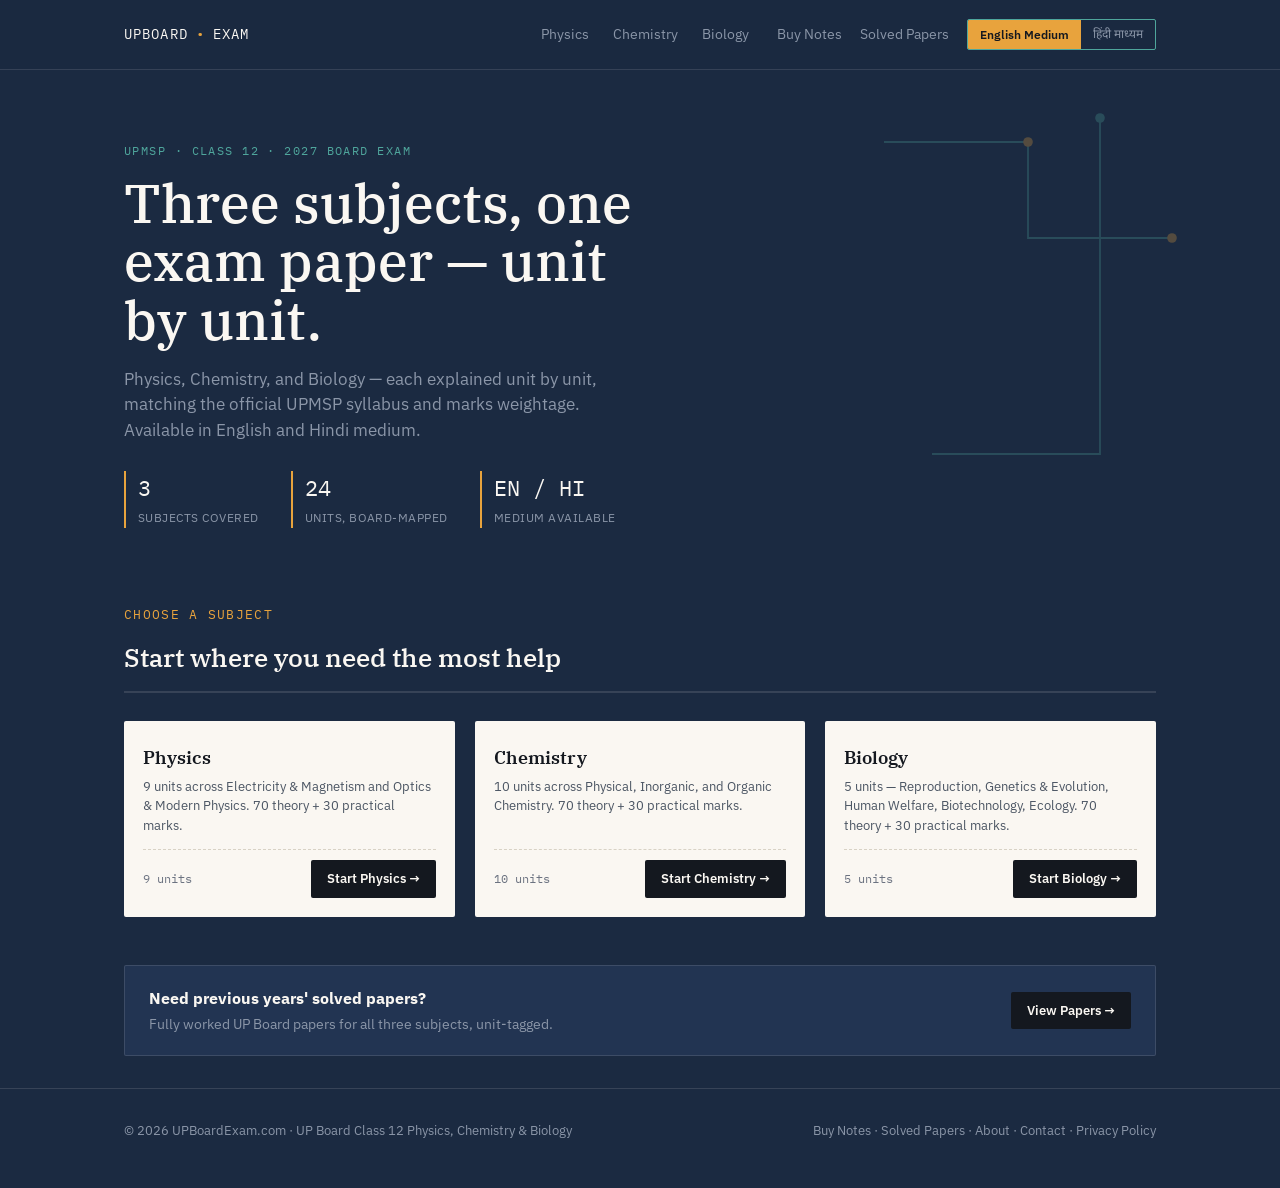
==== index.html @ 1442417d "Add files via upload" ====
<!DOCTYPE html>
<html lang="en">
<head>
<meta charset="UTF-8">
<meta name="viewport" content="width=device-width, initial-scale=1.0">
<title>UPBoardExam.com — UP Board Class 12 Physics, Chemistry & Biology</title>
<meta name="description" content="UP Board Class 12 Physics, Chemistry, and Biology explained unit by unit in English and Hindi medium, matching the official UPMSP syllabus and marks weightage.">
<link rel="preconnect" href="https://fonts.googleapis.com">
<link href="https://fonts.googleapis.com/css2?family=IBM+Plex+Serif:ital,wght@0,500;0,600;1,500&family=IBM+Plex+Sans:wght@400;500;600&family=IBM+Plex+Mono:wght@400;500&family=Noto+Sans+Devanagari:wght@400;500&display=swap" rel="stylesheet">
<link rel="stylesheet" href="assets/style.css">

<!--
<script async src="https://pagead2.googlesyndication.com/pagead/js/adsbygoogle.js?client=ca-pub-XXXXXXXXXXXXXXXX" crossorigin="anonymous"></script>
-->
</head>
<body data-lang="en">

<div class="topbar">
  <div class="wrap">
    <a href="index.html" class="brand">UPBoard<span class="dot">•</span>Exam</a>
    <nav class="nav-links">
      <div class="subject-links">
        <a href="physics.html" class="i18n" data-en="Physics" data-hi="भौतिकी">Physics</a>
        <a href="chemistry.html" class="i18n" data-en="Chemistry" data-hi="रसायन विज्ञान">Chemistry</a>
        <a href="biology.html" class="i18n" data-en="Biology" data-hi="जीव विज्ञान">Biology</a>
      </div>
      <a href="notes.html" class="i18n" data-en="Buy Notes" data-hi="नोट्स खरीदें">Buy Notes</a>
      <a href="papers.html" class="i18n" data-en="Solved Papers" data-hi="हल प्रश्नपत्र">Solved Papers</a>
      <div class="lang-toggle">
        <button data-lang="en" onclick="setLang('en')">English Medium</button>
        <button data-lang="hi" onclick="setLang('hi')">हिंदी माध्यम</button>
      </div>
    </nav>
  </div>
</div>

<header class="hero">
  <svg class="circuit-bg" viewBox="0 0 400 400" xmlns="http://www.w3.org/2000/svg">
    <g stroke="#4FA69C" stroke-width="1.5" fill="none" opacity="0.8">
      <path d="M20 60 H140 V140 H260"/>
      <path d="M60 320 H200 V40"/>
      <circle cx="140" cy="60" r="4" fill="#E8A33D" stroke="none"/>
      <circle cx="260" cy="140" r="4" fill="#E8A33D" stroke="none"/>
      <circle cx="200" cy="40" r="4" fill="#4FA69C" stroke="none"/>
    </g>
  </svg>
  <div class="wrap">
    <p class="hero-eyebrow">UPMSP · Class 12 · 2027 Board Exam</p>
    <h1><span class="i18n" data-en="Three subjects, one exam paper — unit by unit." data-hi="तीन विषय, एक प्रश्नपत्र — यूनिट-दर-यूनिट।">Three subjects, one exam paper — unit by unit.</span></h1>
    <p class="lead i18n" data-en="Physics, Chemistry, and Biology — each explained unit by unit, matching the official UPMSP syllabus and marks weightage. Available in English and Hindi medium." data-hi="भौतिकी, रसायन विज्ञान तथा जीव विज्ञान — प्रत्येक विषय यूनिट-दर-यूनिट, आधिकारिक यूपीएमएसपी पाठ्यक्रम एवं वेटेज के अनुसार। इंग्लिश और हिंदी मीडियम दोनों में उपलब्ध।">Physics, Chemistry, and Biology — each explained unit by unit, matching the official UPMSP syllabus and marks weightage. Available in English and Hindi medium.</p>
    <div class="hero-stats">
      <div><span class="num">3</span><span class="label i18n" data-en="Subjects covered" data-hi="विषय कवर किए गए">Subjects covered</span></div>
      <div><span class="num">24</span><span class="label i18n" data-en="Units, board-mapped" data-hi="यूनिट, बोर्ड के अनुसार">Units, board-mapped</span></div>
      <div><span class="num">EN / HI</span><span class="label i18n" data-en="Medium available" data-hi="माध्यम उपलब्ध">Medium available</span></div>
    </div>
  </div>
</header>

<main class="wrap">

  <section class="paper-section" id="subjects" style="padding-top:8px;">
    <div class="section-head">
      <div>
        <p class="label i18n" data-en="Choose a subject" data-hi="विषय चुनें">Choose a subject</p>
        <h2 class="i18n" data-en="Start where you need the most help" data-hi="वहीं से शुरू करें जहाँ सबसे ज्यादा मदद चाहिए">Start where you need the most help</h2>
      </div>
    </div>

    <div class="unit-grid">

      <article class="unit-card">
        <div class="body" style="padding-top:22px;">
          <h3 class="i18n" data-en="Physics" data-hi="भौतिकी">Physics</h3>
          <p class="topics i18n" data-en="9 units across Electricity &amp; Magnetism and Optics &amp; Modern Physics. 70 theory + 30 practical marks." data-hi="विद्युत तथा चुंबकत्व और प्रकाशिकी तथा आधुनिक भौतिकी में 9 यूनिट। 70 थ्योरी + 30 प्रैक्टिकल अंक।">9 units across Electricity &amp; Magnetism and Optics &amp; Modern Physics. 70 theory + 30 practical marks.</p>
          <div class="meta">
            <span class="i18n" data-en="9 units" data-hi="9 यूनिट">9 units</span>
            <a class="buy-btn" href="physics.html" style="text-decoration:none;">
              <span class="i18n" data-en="Start Physics →" data-hi="भौतिकी शुरू करें →">Start Physics →</span>
            </a>
          </div>
        </div>
      </article>

      <article class="unit-card">
        <div class="body" style="padding-top:22px;">
          <h3 class="i18n" data-en="Chemistry" data-hi="रसायन विज्ञान">Chemistry</h3>
          <p class="topics i18n" data-en="10 units across Physical, Inorganic, and Organic Chemistry. 70 theory + 30 practical marks." data-hi="भौतिक, अकार्बनिक तथा कार्बनिक रसायन में 10 यूनिट। 70 थ्योरी + 30 प्रैक्टिकल अंक।">10 units across Physical, Inorganic, and Organic Chemistry. 70 theory + 30 practical marks.</p>
          <div class="meta">
            <span class="i18n" data-en="10 units" data-hi="10 यूनिट">10 units</span>
            <a class="buy-btn" href="chemistry.html" style="text-decoration:none;">
              <span class="i18n" data-en="Start Chemistry →" data-hi="रसायन विज्ञान शुरू करें →">Start Chemistry →</span>
            </a>
          </div>
        </div>
      </article>

      <article class="unit-card">
        <div class="body" style="padding-top:22px;">
          <h3 class="i18n" data-en="Biology" data-hi="जीव विज्ञान">Biology</h3>
          <p class="topics i18n" data-en="5 units — Reproduction, Genetics &amp; Evolution, Human Welfare, Biotechnology, Ecology. 70 theory + 30 practical marks." data-hi="5 यूनिट — जनन, आनुवंशिकी तथा विकास, मानव कल्याण, जैव प्रौद्योगिकी, पारिस्थितिकी। 70 थ्योरी + 30 प्रैक्टिकल अंक।">5 units — Reproduction, Genetics &amp; Evolution, Human Welfare, Biotechnology, Ecology. 70 theory + 30 practical marks.</p>
          <div class="meta">
            <span class="i18n" data-en="5 units" data-hi="5 यूनिट">5 units</span>
            <a class="buy-btn" href="biology.html" style="text-decoration:none;">
              <span class="i18n" data-en="Start Biology →" data-hi="जीव विज्ञान शुरू करें →">Start Biology →</span>
            </a>
          </div>
        </div>
      </article>

    </div>
  </section>

 

  <div class="bundle-banner">
    <div>
      <strong class="i18n" data-en="Need previous years' solved papers?" data-hi="पिछले वर्षों के हल प्रश्नपत्र चाहिए?">Need previous years' solved papers?</strong>
      <p class="i18n" data-en="Fully worked UP Board papers for all three subjects, unit-tagged." data-hi="तीनों विषयों के लिए पूरी तरह हल किए गए यूपी बोर्ड प्रश्नपत्र, यूनिट के अनुसार टैग किए गए।" style="margin:4px 0 0; color: var(--muted); font-size: 14px;">Fully worked UP Board papers for all three subjects, unit-tagged.</p>
    </div>
    <a class="buy-btn" href="papers.html">
      <span class="i18n" data-en="View Papers →" data-hi="प्रश्नपत्र देखें →">View Papers →</span>
    </a>
  </div>

</main>

<footer>
  <div class="wrap">
    <span>© 2026 UPBoardExam.com · UP Board Class 12 Physics, Chemistry &amp; Biology</span>
    <span><a href="notes.html" class="i18n" data-en="Buy Notes" data-hi="नोट्स खरीदें">Buy Notes</a> · <a href="papers.html" class="i18n" data-en="Solved Papers" data-hi="हल प्रश्नपत्र">Solved Papers</a> · <a href="about.html">About</a> · <a href="contact.html">Contact</a> · <a href="privacy-policy.html">Privacy Policy</a></span>
  </div>
</footer>

<script>
function setLang(lang) {
  document.body.setAttribute('data-lang', lang);
  document.querySelectorAll('.i18n').forEach(function(el) {
    var text = el.dataset[lang];
    if (text) el.innerHTML = text;
  });
  document.querySelectorAll('.lang-toggle button').forEach(function(b) {
    b.classList.toggle('active', b.dataset.lang === lang);
  });
  try { localStorage.setItem('site-lang', lang); } catch (e) {}
}
(function() {
  var savedLang = 'en';
  try { savedLang = localStorage.getItem('site-lang') || 'en'; } catch (e) {}
  setLang(savedLang);
})();
</script>

</body>
</html>
---- assets/style.css ----
/* ============================================================
   UP Board Physics — token system
   ink:      #14181F  (primary bg, text on paper)
   navy:     #1B2A41  (section bg)
   paper:    #FAF7F2  (card bg)
   marigold: #E8A33D  (accent — chalk/marigold)
   teal:     #4FA69C  (secondary accent — circuit line)
   muted:    #8B96A8  (captions on navy)
   ============================================================ */

:root {
  --ink: #14181F;
  --navy: #1B2A41;
  --navy-2: #223452;
  --paper: #FAF7F2;
  --marigold: #E8A33D;
  --teal: #4FA69C;
  --muted: #8B96A8;
  --border: rgba(250, 247, 242, 0.12);
  --radius: 2px;
  --font-display: 'IBM Plex Serif', Georgia, serif;
  --font-body: 'IBM Plex Sans', 'Noto Sans Devanagari', system-ui, sans-serif;
  --font-mono: 'IBM Plex Mono', ui-monospace, monospace;
}

* { box-sizing: border-box; }

html { scroll-behavior: smooth; }

body {
  margin: 0;
  background: var(--navy);
  color: var(--paper);
  font-family: var(--font-body);
  line-height: 1.5;
  -webkit-font-smoothing: antialiased;
}

a { color: inherit; }

img { max-width: 100%; display: block; }

/* ---------- layout shell ---------- */
.wrap {
  max-width: 1080px;
  margin: 0 auto;
  padding: 0 24px;
}

/* ---------- top bar ---------- */
.topbar {
  border-bottom: 1px solid var(--border);
  padding: 18px 0;
  position: sticky;
  top: 0;
  background: rgba(27, 42, 65, 0.92);
  backdrop-filter: blur(6px);
  z-index: 10;
}
.topbar .wrap { display: flex; align-items: center; justify-content: space-between; flex-wrap: wrap; gap: 12px; }
.brand {
  font-family: var(--font-mono);
  font-size: 14px;
  letter-spacing: 0.08em;
  text-transform: uppercase;
  text-decoration: none;
  color: var(--paper);
  display: flex;
  align-items: baseline;
  gap: 8px;
}
.brand .dot { color: var(--marigold); }
.nav-links { display: flex; gap: 18px; font-size: 14px; align-items: center; flex-wrap: wrap; }
.nav-links a { text-decoration: none; color: var(--muted); transition: color .15s; }
.nav-links a:hover, .nav-links a.active { color: var(--paper); }

/* language toggle (site UI text) — now labeled English Medium / हिंदी माध्यम */
.lang-toggle {
  display: flex;
  border: 1px solid var(--teal);
  border-radius: var(--radius);
  overflow: hidden;
  font-family: var(--font-body);
  font-size: 12px;
}
.lang-toggle button {
  background: transparent;
  border: none;
  color: var(--muted);
  padding: 6px 12px;
  cursor: pointer;
  font-family: inherit;
  white-space: nowrap;
  font-size: inherit;
}
.lang-toggle button.active { background: var(--marigold); color: var(--ink); font-weight: 600; }

/* subject switcher */
.subject-links { display: flex; gap: 4px; font-size: 14px; }
.subject-links a {
  text-decoration: none;
  color: var(--muted);
  padding: 6px 10px;
  border-radius: var(--radius);
}
.subject-links a:hover { color: var(--paper); }
.subject-links a.active { color: var(--ink); background: var(--marigold); font-weight: 600; }

/* show/hide video by selected language */
body[data-lang="en"] [data-video-lang="hi"] { display: none; }
body[data-lang="hi"] [data-video-lang="en"] { display: none; }

/* ---------- hero ---------- */
.hero {
  padding: 72px 0 56px;
  position: relative;
  overflow: hidden;
}
.hero-eyebrow {
  font-family: var(--font-mono);
  font-size: 12px;
  letter-spacing: 0.12em;
  text-transform: uppercase;
  color: var(--teal);
  margin: 0 0 14px;
}
.hero h1 {
  font-family: var(--font-display);
  font-weight: 500;
  font-size: clamp(32px, 5vw, 54px);
  line-height: 1.08;
  margin: 0 0 18px;
  max-width: 17ch;
}
.hero h1 em { font-style: italic; color: var(--marigold); }
.hero p.lead {
  font-size: 17px;
  color: var(--muted);
  max-width: 52ch;
  margin: 0 0 28px;
}
.hero-stats {
  display: flex;
  gap: 32px;
  flex-wrap: wrap;
  margin-top: 8px;
}
.hero-stats div { border-left: 2px solid var(--marigold); padding-left: 12px; }
.hero-stats .num { font-family: var(--font-mono); font-size: 22px; color: var(--paper); display: block; }
.hero-stats .label { font-size: 12px; color: var(--muted); text-transform: uppercase; letter-spacing: .04em; }

/* circuit line SVG sits behind hero text */
.circuit-bg {
  position: absolute;
  right: -60px;
  top: 0;
  width: 480px;
  max-width: 60%;
  opacity: 0.35;
  pointer-events: none;
}

/* ---------- section headers (exam-paper style) ---------- */
.paper-section { padding: 8px 0 48px; }
.section-head {
  display: flex;
  align-items: baseline;
  justify-content: space-between;
  border-bottom: 2px solid var(--border);
  padding-bottom: 14px;
  margin-bottom: 28px;
  flex-wrap: wrap;
  gap: 8px;
}
.section-head .label {
  font-family: var(--font-mono);
  font-size: 13px;
  letter-spacing: 0.1em;
  text-transform: uppercase;
  color: var(--marigold);
}
.section-head h2 {
  font-family: var(--font-display);
  font-size: 26px;
  margin: 4px 0 0;
  font-weight: 500;
}
.section-head .marks {
  font-family: var(--font-mono);
  font-size: 13px;
  color: var(--muted);
  border: 1px solid var(--border);
  padding: 4px 10px;
  border-radius: var(--radius);
  white-space: nowrap;
}

/* ---------- unit grid / cards ---------- */
.unit-grid {
  display: grid;
  grid-template-columns: repeat(auto-fill, minmax(280px, 1fr));
  gap: 20px;
  align-items: stretch; /* Makes all cards equal height */
}
.unit-card {
  background: var(--paper);
  color: var(--ink);
  border-radius: var(--radius);
  overflow: hidden;
  display: flex;
  flex-direction: column;
  position: relative;
  border: 1px solid transparent;
  transition: transform .18s ease, box-shadow .18s ease;
}
.unit-card:hover { transform: translateY(-3px); box-shadow: 0 12px 28px rgba(0,0,0,0.28); }
.unit-card .unit-index {
  position: absolute;
  top: 14px;
  left: 14px;
  font-family: var(--font-mono);
  font-size: 12px;
  background: var(--ink);
  color: var(--paper);
  padding: 3px 8px;
  border-radius: var(--radius);
  z-index: 2;
}
.unit-card .thumb {
  aspect-ratio: 16/9;
  background: #0e131a;
  position: relative;
}
.unit-card .thumb iframe {
  width: 100%;
  height: 100%;
  border: 0;
  display: block;
}
.unit-card .thumb .placeholder {
  position: absolute;
  inset: 0;
  display: flex;
  align-items: center;
  justify-content: center;
  color: var(--muted);
  font-family: var(--font-mono);
  font-size: 12px;
  text-align: center;
  padding: 12px;
}
.unit-card .body { padding: 16px 18px 18px; flex: 1; display: flex; flex-direction: column; }
.unit-card h3 {
  font-family: var(--font-display);
  font-size: 18px;
  margin: 0 0 6px;
  font-weight: 600;
}
.unit-card .topics {
  font-size: 13px;
  color: #4b5563;
  margin: 0 0 14px;
  flex: 1;
  display: -webkit-box;
  -webkit-line-clamp: 4;
  -webkit-box-orient: vertical;
  overflow: hidden;
}
.unit-card .meta {
  display: flex;
  justify-content: space-between;
  align-items: center;
  font-family: var(--font-mono);
  font-size: 12px;
  color: #6b7280;
  border-top: 1px dashed #d8d2c5;
  padding-top: 10px;
}
.unit-card .meta .weight { color: var(--marigold); font-weight: 600; }
.unit-card.high-yield .weight::after { content: " · high-yield"; color: #b8811f; }

/* ---------- ad slot ---------- */
.ad-slot {
  border: 1px dashed var(--border);
  border-radius: var(--radius);
  padding: 18px;
  text-align: center;
  font-family: var(--font-mono);
  font-size: 12px;
  color: var(--muted);
  margin: 40px 0;
  min-height: 90px;
  display: flex;
  align-items: center;
  justify-content: center;
}

/* ---------- footer ---------- */
footer {
  border-top: 1px solid var(--border);
  padding: 32px 0 48px;
  font-size: 13px;
  color: var(--muted);
}
footer .wrap { display: flex; justify-content: space-between; flex-wrap: wrap; gap: 12px; }
footer a { text-decoration: none; }
footer a:hover { color: var(--paper); }

/* ---------- simple pages (about/privacy/contact) ---------- */
.doc { padding: 56px 0; max-width: 720px; margin: 0 auto; }
.doc h1 { font-family: var(--font-display); font-size: 34px; margin-bottom: 6px; }
.doc .updated { color: var(--muted); font-size: 13px; font-family: var(--font-mono); margin-bottom: 32px; }
.doc h2 { font-family: var(--font-display); font-size: 20px; margin-top: 32px; }
.doc p, .doc li { color: #cfd6e2; font-size: 15px; line-height: 1.7; }

/* ---------- papers (paid) page ---------- */
.paper-grid {
  display: grid;
  grid-template-columns: repeat(auto-fill, minmax(240px, 1fr));
  gap: 20px;
}
.paper-item {
  background: var(--paper);
  color: var(--ink);
  border-radius: var(--radius);
  padding: 22px 20px;
  display: flex;
  flex-direction: column;
  gap: 10px;
}
.paper-item .year {
  font-family: var(--font-mono);
  font-size: 13px;
  color: var(--teal);
}
.paper-item h3 { font-family: var(--font-display); font-size: 19px; margin: 0; }
.paper-item .desc { font-size: 13px; color: #4b5563; flex: 1; }
.paper-item .price-row {
  display: flex;
  align-items: center;
  justify-content: space-between;
  border-top: 1px dashed #d8d2c5;
  padding-top: 12px;
}
.paper-item .price { font-family: var(--font-mono); font-size: 16px; font-weight: 600; }
.buy-btn {
  background: var(--ink);
  color: var(--paper);
  border: none;
  padding: 9px 16px;
  border-radius: var(--radius);
  font-family: var(--font-body);
  font-size: 13px;
  font-weight: 600;
  cursor: pointer;
  text-decoration: none;
  display: inline-block;
}
.buy-btn:hover { background: var(--marigold); color: var(--ink); }
.bundle-banner {
  background: var(--navy-2);
  border: 1px solid var(--border);
  border-radius: var(--radius);
  padding: 20px 24px;
  display: flex;
  justify-content: space-between;
  align-items: center;
  flex-wrap: wrap;
  gap: 14px;
  margin-bottom: 32px;
}
.bundle-banner .price { font-family: var(--font-mono); font-size: 20px; color: var(--marigold); }

@media (max-width: 640px) {
  .nav-links { display: none; }
  .hero { padding: 48px 0 36px; }
  .circuit-bg { display: none; }
}
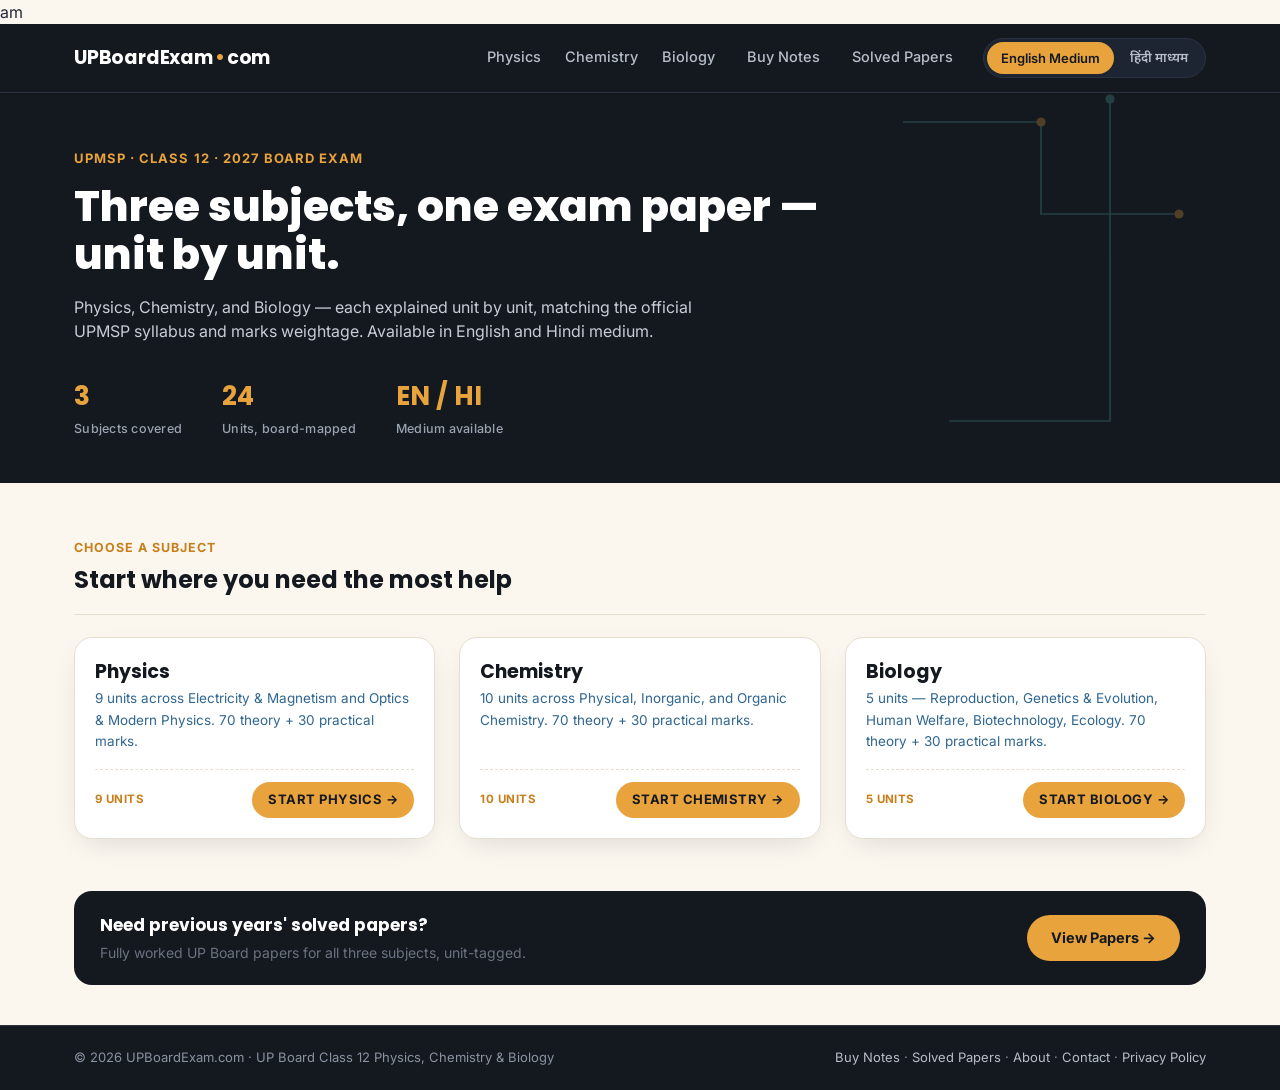
==== commit d3dd5c00: "Update index.html" ====
--- a/index.html
+++ b/index.html
@@ -1,4 +1,4 @@
-<!DOCTYPE html>
+am<!DOCTYPE html>
 <html lang="en">
 <head>
 <meta charset="UTF-8">
@@ -6,7 +6,7 @@
 <title>UPBoardExam.com — UP Board Class 12 Physics, Chemistry & Biology</title>
 <meta name="description" content="UP Board Class 12 Physics, Chemistry, and Biology explained unit by unit in English and Hindi medium, matching the official UPMSP syllabus and marks weightage.">
 <link rel="preconnect" href="https://fonts.googleapis.com">
-<link href="https://fonts.googleapis.com/css2?family=IBM+Plex+Serif:ital,wght@0,500;0,600;1,500&family=IBM+Plex+Sans:wght@400;500;600&family=IBM+Plex+Mono:wght@400;500&family=Noto+Sans+Devanagari:wght@400;500&display=swap" rel="stylesheet">
+<link href="https://fonts.googleapis.com/css2?family=Poppins:wght@600;700;800&family=Inter:wght@400;500;600;700&family=Noto+Sans+Devanagari:wght@400;600;700&display=swap" rel="stylesheet">
 <link rel="stylesheet" href="assets/style.css">
 
 <!--
@@ -17,7 +17,7 @@
 
 <div class="topbar">
   <div class="wrap">
-    <a href="index.html" class="brand">UPBoard<span class="dot">•</span>Exam</a>
+    <a href="index.html" class="brand">UPBoardExam<span class="dot">•</span>com</a>
     <nav class="nav-links">
       <div class="subject-links">
         <a href="physics.html" class="i18n" data-en="Physics" data-hi="भौतिकी">Physics</a>
--- a/assets/style.css
+++ b/assets/style.css
@@ -1,291 +1,488 @@
 /* ============================================================
-   UP Board Physics — token system
-   ink:      #14181F  (primary bg, text on paper)
-   navy:     #1B2A41  (section bg)
-   paper:    #FAF7F2  (card bg)
-   marigold: #E8A33D  (accent — chalk/marigold)
-   teal:     #4FA69C  (secondary accent — circuit line)
-   muted:    #8B96A8  (captions on navy)
+   UPBoardExam.com — shared design system
+   Source of truth: physics.html
+   Palette: warm paper background, navy topbar/hero, amber + teal accents
+   Fonts:   Poppins (headings/brand) · Inter (body) · Noto Sans Devanagari (Hindi)
    ============================================================ */
 
 :root {
-  --ink: #14181F;
-  --navy: #1B2A41;
-  --navy-2: #223452;
-  --paper: #FAF7F2;
-  --marigold: #E8A33D;
+  --navy: #14181F;
+  --navy-soft: #1E2532;
+  --navy-line: #2A3242;
+  --amber: #E8A33D;
+  --amber-deep: #C77E1B;
   --teal: #4FA69C;
-  --muted: #8B96A8;
-  --border: rgba(250, 247, 242, 0.12);
-  --radius: 2px;
-  --font-display: 'IBM Plex Serif', Georgia, serif;
-  --font-body: 'IBM Plex Sans', 'Noto Sans Devanagari', system-ui, sans-serif;
-  --font-mono: 'IBM Plex Mono', ui-monospace, monospace;
+  --teal-deep: #2F6690;
+  --green: #2E8B57;
+  --ink: #22283A;
+  --muted: #6B7280;
+  --paper: #FBF7EF;
+  --card: #FFFFFF;
+  --line: #E6DFCF;
+  --shadow: 0 10px 30px -12px rgba(20, 24, 31, 0.18);
+  --radius-lg: 18px;
+  --radius-sm: 10px;
+
+  /* ---- backward-compatible aliases (older pages / inline styles) ---- */
+  --marigold: var(--amber);
+  --border: var(--line);
+  --radius: var(--radius-sm);
+  --font-display: 'Poppins', 'Noto Sans Devanagari', system-ui, sans-serif;
+  --font-serif: var(--font-display);
+  --font-body: 'Inter', 'Noto Sans Devanagari', system-ui, sans-serif;
+  --font-sans: var(--font-body);
+  --font-mono: 'Inter', 'Noto Sans Devanagari', ui-monospace, monospace;
 }
 
 * { box-sizing: border-box; }
-
 html { scroll-behavior: smooth; }
-
 body {
   margin: 0;
-  background: var(--navy);
-  color: var(--paper);
+  background: var(--paper);
+  color: var(--ink);
   font-family: var(--font-body);
   line-height: 1.5;
   -webkit-font-smoothing: antialiased;
 }
-
-a { color: inherit; }
-
-img { max-width: 100%; display: block; }
-
-/* ---------- layout shell ---------- */
-.wrap {
-  max-width: 1080px;
-  margin: 0 auto;
-  padding: 0 24px;
-}
-
-/* ---------- top bar ---------- */
+h1, h2, h3, .brand, .num {
+  font-family: var(--font-display);
+}
+img, svg { max-width: 100%; display: block; }
+a { color: inherit; text-decoration: none; }
+
+.wrap { max-width: 1180px; margin: 0 auto; padding: 0 24px; }
+
+a:focus-visible,
+button:focus-visible {
+  outline: 2px solid var(--amber);
+  outline-offset: 3px;
+  border-radius: 4px;
+}
+
+/* ---------- Topbar ---------- */
 .topbar {
-  border-bottom: 1px solid var(--border);
-  padding: 18px 0;
+  background: var(--navy);
   position: sticky;
   top: 0;
-  background: rgba(27, 42, 65, 0.92);
-  backdrop-filter: blur(6px);
-  z-index: 10;
-}
-.topbar .wrap { display: flex; align-items: center; justify-content: space-between; flex-wrap: wrap; gap: 12px; }
+  z-index: 50;
+  border-bottom: 1px solid var(--navy-line);
+}
+.topbar .wrap {
+  display: flex;
+  align-items: center;
+  justify-content: space-between;
+  flex-wrap: wrap;
+  gap: 14px;
+  padding-top: 14px;
+  padding-bottom: 14px;
+}
 .brand {
-  font-family: var(--font-mono);
-  font-size: 14px;
+  color: #fff;
+  font-weight: 700;
+  font-size: 19px;
+  letter-spacing: -0.01em;
+  display: flex;
+  align-items: baseline;
+  gap: 2px;
+}
+.brand .dot { color: var(--amber); }
+
+.nav-links {
+  display: flex;
+  align-items: center;
+  gap: 28px;
+  flex-wrap: wrap;
+}
+.subject-links { display: flex; gap: 20px; }
+.subject-links a,
+.nav-links > a {
+  color: #B7BEC9;
+  font-size: 14.5px;
+  font-weight: 500;
+  padding: 6px 2px;
+  border-bottom: 2px solid transparent;
+  transition: color .15s ease, border-color .15s ease;
+}
+.subject-links a:hover,
+.nav-links > a:hover { color: #fff; }
+.subject-links a.active,
+.nav-links > a.active {
+  color: var(--amber);
+  border-bottom-color: var(--amber);
+  font-weight: 600;
+}
+
+.lang-toggle {
+  display: flex;
+  background: var(--navy-soft);
+  border: 1px solid var(--navy-line);
+  border-radius: 999px;
+  padding: 3px;
+  gap: 2px;
+}
+.lang-toggle button {
+  appearance: none;
+  border: none;
+  background: transparent;
+  color: #B7BEC9;
+  font-family: inherit;
+  font-size: 13px;
+  font-weight: 600;
+  padding: 7px 14px;
+  border-radius: 999px;
+  cursor: pointer;
+  transition: background .15s ease, color .15s ease;
+  white-space: nowrap;
+}
+.lang-toggle button.active {
+  background: var(--amber);
+  color: var(--navy);
+}
+
+/* ---------- Hero ---------- */
+.hero {
+  position: relative;
+  background: var(--navy);
+  overflow: hidden;
+  padding: 56px 0 44px;
+}
+.circuit-bg {
+  position: absolute;
+  top: -40px;
+  right: -60px;
+  width: 460px;
+  height: 460px;
+  opacity: 0.35;
+  pointer-events: none;
+}
+.hero .wrap { position: relative; z-index: 1; }
+.hero-eyebrow {
+  color: var(--amber);
+  font-size: 13px;
+  font-weight: 700;
   letter-spacing: 0.08em;
   text-transform: uppercase;
-  text-decoration: none;
-  color: var(--paper);
-  display: flex;
-  align-items: baseline;
-  gap: 8px;
-}
-.brand .dot { color: var(--marigold); }
-.nav-links { display: flex; gap: 18px; font-size: 14px; align-items: center; flex-wrap: wrap; }
-.nav-links a { text-decoration: none; color: var(--muted); transition: color .15s; }
-.nav-links a:hover, .nav-links a.active { color: var(--paper); }
-
-/* language toggle (site UI text) — now labeled English Medium / हिंदी माध्यम */
-.lang-toggle {
-  display: flex;
-  border: 1px solid var(--teal);
-  border-radius: var(--radius);
-  overflow: hidden;
-  font-family: var(--font-body);
-  font-size: 12px;
-}
-.lang-toggle button {
-  background: transparent;
-  border: none;
-  color: var(--muted);
-  padding: 6px 12px;
-  cursor: pointer;
-  font-family: inherit;
+  margin: 0 0 14px;
+}
+.hero h1 {
+  color: #fff;
+  font-size: clamp(28px, 4vw, 42px);
+  font-weight: 800;
+  line-height: 1.15;
+  margin: 0 0 16px;
+  max-width: 780px;
+}
+.hero h1 em { font-style: italic; color: var(--amber); }
+.hero .lead {
+  color: #C7CDD6;
+  font-size: 16px;
+  max-width: 620px;
+  margin: 0 0 34px;
+}
+.hero-stats {
+  display: flex;
+  gap: 40px;
+  flex-wrap: wrap;
+}
+.hero-stats > div { display: flex; flex-direction: column; gap: 4px; }
+.hero-stats .num {
+  color: var(--amber);
+  font-size: 26px;
+  font-weight: 700;
+}
+.hero-stats .label {
+  color: #9AA3B0;
+  font-size: 12.5px;
+  font-weight: 500;
+  letter-spacing: 0.02em;
+}
+
+/* ---------- Sections ---------- */
+main.wrap { padding-top: 48px; padding-bottom: 12px; }
+.paper-section { margin-bottom: 52px; }
+
+.section-head {
+  display: flex;
+  justify-content: space-between;
+  align-items: flex-end;
+  flex-wrap: wrap;
+  gap: 12px;
+  margin-bottom: 22px;
+  padding-bottom: 16px;
+  border-bottom: 1px solid var(--line);
+}
+.section-head .label {
+  color: var(--amber-deep);
+  font-size: 12.5px;
+  font-weight: 700;
+  letter-spacing: 0.08em;
+  text-transform: uppercase;
+  margin: 0 0 4px;
+}
+.section-head h2 {
+  color: var(--navy);
+  font-size: 24px;
+  font-weight: 700;
+  margin: 0;
+}
+.section-head .marks {
+  background: rgba(79, 166, 156, 0.12);
+  color: var(--teal-deep);
+  font-size: 13px;
+  font-weight: 700;
+  padding: 7px 14px;
+  border-radius: 999px;
   white-space: nowrap;
-  font-size: inherit;
-}
-.lang-toggle button.active { background: var(--marigold); color: var(--ink); font-weight: 600; }
-
-/* subject switcher */
-.subject-links { display: flex; gap: 4px; font-size: 14px; }
-.subject-links a {
-  text-decoration: none;
-  color: var(--muted);
-  padding: 6px 10px;
-  border-radius: var(--radius);
-}
-.subject-links a:hover { color: var(--paper); }
-.subject-links a.active { color: var(--ink); background: var(--marigold); font-weight: 600; }
-
-/* show/hide video by selected language */
-body[data-lang="en"] [data-video-lang="hi"] { display: none; }
-body[data-lang="hi"] [data-video-lang="en"] { display: none; }
-
-/* ---------- hero ---------- */
-.hero {
-  padding: 72px 0 56px;
-  position: relative;
-  overflow: hidden;
-}
-.hero-eyebrow {
-  font-family: var(--font-mono);
-  font-size: 12px;
-  letter-spacing: 0.12em;
-  text-transform: uppercase;
-  color: var(--teal);
-  margin: 0 0 14px;
-}
-.hero h1 {
-  font-family: var(--font-display);
-  font-weight: 500;
-  font-size: clamp(32px, 5vw, 54px);
-  line-height: 1.08;
-  margin: 0 0 18px;
-  max-width: 17ch;
-}
-.hero h1 em { font-style: italic; color: var(--marigold); }
-.hero p.lead {
-  font-size: 17px;
-  color: var(--muted);
-  max-width: 52ch;
-  margin: 0 0 28px;
-}
-.hero-stats {
-  display: flex;
-  gap: 32px;
-  flex-wrap: wrap;
-  margin-top: 8px;
-}
-.hero-stats div { border-left: 2px solid var(--marigold); padding-left: 12px; }
-.hero-stats .num { font-family: var(--font-mono); font-size: 22px; color: var(--paper); display: block; }
-.hero-stats .label { font-size: 12px; color: var(--muted); text-transform: uppercase; letter-spacing: .04em; }
-
-/* circuit line SVG sits behind hero text */
-.circuit-bg {
-  position: absolute;
-  right: -60px;
-  top: 0;
-  width: 480px;
-  max-width: 60%;
-  opacity: 0.35;
-  pointer-events: none;
-}
-
-/* ---------- section headers (exam-paper style) ---------- */
-.paper-section { padding: 8px 0 48px; }
-.section-head {
-  display: flex;
-  align-items: baseline;
-  justify-content: space-between;
-  border-bottom: 2px solid var(--border);
-  padding-bottom: 14px;
-  margin-bottom: 28px;
-  flex-wrap: wrap;
-  gap: 8px;
-}
-.section-head .label {
-  font-family: var(--font-mono);
-  font-size: 13px;
-  letter-spacing: 0.1em;
-  text-transform: uppercase;
-  color: var(--marigold);
-}
-.section-head h2 {
-  font-family: var(--font-display);
-  font-size: 26px;
-  margin: 4px 0 0;
-  font-weight: 500;
-}
-.section-head .marks {
-  font-family: var(--font-mono);
-  font-size: 13px;
-  color: var(--muted);
-  border: 1px solid var(--border);
-  padding: 4px 10px;
-  border-radius: var(--radius);
-  white-space: nowrap;
-}
-
-/* ---------- unit grid / cards ---------- */
+}
+
+/* ---------- Unit grid / cards ---------- */
 .unit-grid {
   display: grid;
-  grid-template-columns: repeat(auto-fill, minmax(280px, 1fr));
-  gap: 20px;
-  align-items: stretch; /* Makes all cards equal height */
-}
+  grid-template-columns: repeat(auto-fill, minmax(300px, 1fr));
+  gap: 24px;
+  align-items: stretch;
+}
+
 .unit-card {
-  background: var(--paper);
-  color: var(--ink);
-  border-radius: var(--radius);
+  position: relative;
+  background: var(--card);
+  border: 1px solid var(--line);
+  border-radius: var(--radius-lg);
   overflow: hidden;
+  box-shadow: var(--shadow);
+  transition: transform .18s ease, box-shadow .18s ease;
   display: flex;
   flex-direction: column;
+}
+.unit-card:hover {
+  transform: translateY(-3px);
+  box-shadow: 0 16px 34px -14px rgba(20, 24, 31, 0.28);
+}
+.unit-card.high-yield {
+  border-color: var(--amber);
+  box-shadow: 0 0 0 1px var(--amber), var(--shadow);
+}
+.unit-card.high-yield::after {
+  content: "High-yield";
+  position: absolute;
+  top: 12px;
+  right: 12px;
+  z-index: 3;
+  background: var(--amber);
+  color: var(--navy);
+  font-size: 11px;
+  font-weight: 700;
+  letter-spacing: 0.03em;
+  text-transform: uppercase;
+  padding: 4px 10px;
+  border-radius: 999px;
+}
+
+.unit-index {
+  position: absolute;
+  top: 0;
+  left: 0;
+  z-index: 3;
+  background: var(--navy);
+  color: var(--amber);
+  font-family: var(--font-display);
+  font-size: 12px;
+  font-weight: 700;
+  padding: 6px 14px 6px 12px;
+  border-radius: 0 0 12px 0;
+  pointer-events: none;
+}
+
+.thumb {
   position: relative;
-  border: 1px solid transparent;
-  transition: transform .18s ease, box-shadow .18s ease;
-}
-.unit-card:hover { transform: translateY(-3px); box-shadow: 0 12px 28px rgba(0,0,0,0.28); }
-.unit-card .unit-index {
+  width: 100%;
+  aspect-ratio: 16 / 9;
+  background: var(--navy-soft);
+  overflow: hidden;
+}
+.thumb iframe {
   position: absolute;
-  top: 14px;
-  left: 14px;
-  font-family: var(--font-mono);
-  font-size: 12px;
-  background: var(--ink);
-  color: var(--paper);
-  padding: 3px 8px;
-  border-radius: var(--radius);
-  z-index: 2;
-}
-.unit-card .thumb {
-  aspect-ratio: 16/9;
-  background: #0e131a;
-  position: relative;
-}
-.unit-card .thumb iframe {
+  inset: 0;
   width: 100%;
   height: 100%;
   border: 0;
   display: block;
 }
-.unit-card .thumb .placeholder {
+.thumb .placeholder {
   position: absolute;
   inset: 0;
   display: flex;
   align-items: center;
   justify-content: center;
-  color: var(--muted);
-  font-family: var(--font-mono);
+  text-align: center;
+  padding: 20px;
+  font-size: 12.5px;
+  line-height: 1.5;
+  color: rgba(255, 255, 255, 0.62);
+  background:
+    repeating-linear-gradient(135deg, rgba(232,163,61,0.06) 0 10px, transparent 10px 20px),
+    var(--navy-soft);
+  border: 1px dashed rgba(232, 163, 61, 0.35);
+  margin: 0;
+}
+/* sensible default before JS runs: show English, hide Hindi, so nothing overlaps on first paint */
+[data-video-lang="hi"] { display: none; }
+body[data-lang="hi"] [data-video-lang="en"] { display: none; }
+body[data-lang="hi"] [data-video-lang="hi"] { display: block; }
+body[data-lang="hi"] .thumb iframe[data-video-lang="hi"] { display: block; }
+
+.unit-card .body {
+  padding: 18px 20px 20px;
+  display: flex;
+  flex-direction: column;
+  flex: 1;
+}
+.unit-card h3 {
+  color: var(--navy);
+  font-size: 19px;
+  font-weight: 700;
+  line-height: 1.3;
+  margin: 0 0 4px;
+}
+
+.unit-buttons {
+    display: flex;
+    gap: 8px;
+    margin: 10px 0 12px;
+    flex-direction: row;
+    align-self: flex-end;
+}
+
+.unit-buttons .btn-small {
+  font-family: var(--font-body);
   font-size: 12px;
-  text-align: center;
-  padding: 12px;
-}
-.unit-card .body { padding: 16px 18px 18px; flex: 1; display: flex; flex-direction: column; }
-.unit-card h3 {
-  font-family: var(--font-display);
-  font-size: 18px;
-  margin: 0 0 6px;
-  font-weight: 600;
-}
+  font-weight: 700;
+  padding: 6px 14px;
+  border-radius: 999px;
+  line-height: 1.4;
+  transition: filter .15s ease, transform .1s ease;
+  display: inline-block;
+}
+.unit-buttons .btn-small:hover { filter: brightness(1.06); }
+.unit-buttons .btn-small:active { transform: scale(0.97); }
+.unit-buttons .btn-notes { background: var(--amber); color: var(--navy); }
+.unit-buttons .btn-papers { background: var(--green); color: #fff; }
+
 .unit-card .topics {
-  font-size: 13px;
-  color: #4b5563;
-  margin: 0 0 14px;
+  color: var(--teal-deep);
+  font-size: 13.5px;
+  line-height: 1.6;
+  margin: 0 0 16px;
   flex: 1;
-  display: -webkit-box;
-  -webkit-line-clamp: 4;
-  -webkit-box-orient: vertical;
-  overflow: hidden;
-}
+}
+
 .unit-card .meta {
   display: flex;
   justify-content: space-between;
   align-items: center;
-  font-family: var(--font-mono);
-  font-size: 12px;
-  color: #6b7280;
-  border-top: 1px dashed #d8d2c5;
-  padding-top: 10px;
-}
-.unit-card .meta .weight { color: var(--marigold); font-weight: 600; }
-.unit-card.high-yield .weight::after { content: " · high-yield"; color: #b8811f; }
-
-/* ---------- ad slot ---------- */
+  gap: 10px;
+  padding-top: 12px;
+  border-top: 1px dashed var(--line);
+  font-size: 11.5px;
+  font-weight: 700;
+  letter-spacing: 0.04em;
+  text-transform: uppercase;
+  color: var(--amber-deep);
+  margin-top: auto;
+}
+.unit-card .meta .price { text-transform: none; font-size: 14px; }
+
+/* ---------- Generic pill button (used in meta rows, index, bundle banner) ---------- */
+.buy-btn {
+  background: var(--amber);
+  color: var(--navy);
+  font-weight: 700;
+  font-size: 13px;
+  padding: 8px 16px;
+  border-radius: 999px;
+  white-space: nowrap;
+  transition: filter .15s ease;
+  display: inline-block;
+  border: none;
+  cursor: pointer;
+  font-family: var(--font-body);
+}
+.buy-btn:hover { filter: brightness(1.06); }
+
+/* ---------- Bundle banner ---------- */
+.bundle-banner {
+  display: flex;
+  align-items: center;
+  justify-content: space-between;
+  gap: 20px;
+  flex-wrap: wrap;
+  background: var(--navy);
+  border-radius: var(--radius-lg);
+  padding: 22px 26px;
+  margin-bottom: 28px;
+}
+.bundle-banner strong {
+  color: #fff;
+  font-family: var(--font-display);
+  font-size: 17px;
+  font-weight: 700;
+}
+.bundle-banner p {
+  color: #9AA3B0;
+  font-size: 14px;
+  margin: 4px 0 0;
+}
+.bundle-banner .price {
+  color: var(--amber);
+  font-size: 20px;
+  font-weight: 700;
+  font-family: var(--font-display);
+}
+.bundle-banner .buy-btn {
+  font-size: 14.5px;
+  padding: 12px 24px;
+}
+
+/* ---------- Simple content pages (about / contact / privacy) ---------- */
+.doc { padding: 56px 0; max-width: 720px; margin: 0 auto; }
+.doc h1 { color: var(--navy); font-size: 34px; margin: 0 0 6px; font-weight: 700; }
+.doc .updated { color: var(--muted); font-size: 13px; margin-bottom: 32px; }
+.doc h2 { color: var(--navy); font-size: 20px; margin-top: 32px; font-weight: 700; }
+.doc p, .doc li { color: var(--ink); font-size: 15px; line-height: 1.7; }
+.doc a { color: var(--teal-deep); text-decoration: underline; }
+
+/* ---------- Standalone card (e.g. success-notes) ---------- */
+.paper-item {
+  background: var(--card);
+  color: var(--ink);
+  border: 1px solid var(--line);
+  border-radius: var(--radius-lg);
+  box-shadow: var(--shadow);
+}
+
+/* ---------- Download buttons (success-notes) ---------- */
+.download-btn {
+  display: block;
+  width: 100%;
+  text-align: center;
+  padding: 16px 24px;
+  font-size: 16px;
+  font-weight: 700;
+  margin-bottom: 12px;
+  border-radius: 999px;
+  text-decoration: none;
+  transition: filter .15s ease, transform .1s ease;
+}
+.download-btn.en { background: var(--amber); color: var(--navy); }
+.download-btn.hi { background: var(--teal); color: #fff; }
+.download-btn:hover { filter: brightness(1.06); transform: translateY(-1px); }
+
+/* ---------- Ad slot ---------- */
 .ad-slot {
-  border: 1px dashed var(--border);
-  border-radius: var(--radius);
+  border: 1px dashed var(--line);
+  border-radius: var(--radius-sm);
   padding: 18px;
   text-align: center;
-  font-family: var(--font-mono);
   font-size: 12px;
   color: var(--muted);
   margin: 40px 0;
@@ -295,84 +492,55 @@
   justify-content: center;
 }
 
-/* ---------- footer ---------- */
+/* ---------- Footer ---------- */
 footer {
-  border-top: 1px solid var(--border);
-  padding: 32px 0 48px;
+  background: var(--navy);
+  border-top: 1px solid var(--navy-line);
+  padding: 22px 0;
+}
+footer .wrap {
+  color: #8B93A1;
   font-size: 13px;
-  color: var(--muted);
-}
-footer .wrap { display: flex; justify-content: space-between; flex-wrap: wrap; gap: 12px; }
-footer a { text-decoration: none; }
-footer a:hover { color: var(--paper); }
-
-/* ---------- simple pages (about/privacy/contact) ---------- */
-.doc { padding: 56px 0; max-width: 720px; margin: 0 auto; }
-.doc h1 { font-family: var(--font-display); font-size: 34px; margin-bottom: 6px; }
-.doc .updated { color: var(--muted); font-size: 13px; font-family: var(--font-mono); margin-bottom: 32px; }
-.doc h2 { font-family: var(--font-display); font-size: 20px; margin-top: 32px; }
-.doc p, .doc li { color: #cfd6e2; font-size: 15px; line-height: 1.7; }
-
-/* ---------- papers (paid) page ---------- */
-.paper-grid {
-  display: grid;
-  grid-template-columns: repeat(auto-fill, minmax(240px, 1fr));
-  gap: 20px;
-}
-.paper-item {
-  background: var(--paper);
-  color: var(--ink);
-  border-radius: var(--radius);
-  padding: 22px 20px;
-  display: flex;
-  flex-direction: column;
+  text-align: center;
+  display: flex;
+  justify-content: space-between;
+  flex-wrap: wrap;
   gap: 10px;
 }
-.paper-item .year {
-  font-family: var(--font-mono);
-  font-size: 13px;
-  color: var(--teal);
-}
-.paper-item h3 { font-family: var(--font-display); font-size: 19px; margin: 0; }
-.paper-item .desc { font-size: 13px; color: #4b5563; flex: 1; }
-.paper-item .price-row {
-  display: flex;
-  align-items: center;
-  justify-content: space-between;
-  border-top: 1px dashed #d8d2c5;
-  padding-top: 12px;
-}
-.paper-item .price { font-family: var(--font-mono); font-size: 16px; font-weight: 600; }
-.buy-btn {
-  background: var(--ink);
-  color: var(--paper);
-  border: none;
-  padding: 9px 16px;
-  border-radius: var(--radius);
-  font-family: var(--font-body);
-  font-size: 13px;
-  font-weight: 600;
-  cursor: pointer;
-  text-decoration: none;
-  display: inline-block;
-}
-.buy-btn:hover { background: var(--marigold); color: var(--ink); }
-.bundle-banner {
-  background: var(--navy-2);
-  border: 1px solid var(--border);
-  border-radius: var(--radius);
-  padding: 20px 24px;
-  display: flex;
-  justify-content: space-between;
-  align-items: center;
-  flex-wrap: wrap;
-  gap: 14px;
-  margin-bottom: 32px;
-}
-.bundle-banner .price { font-family: var(--font-mono); font-size: 20px; color: var(--marigold); }
+footer a { color: #B7BEC9; text-decoration: none; transition: color .15s ease; }
+footer a:hover { color: var(--amber); }
+
+/* footer variant used on some pages: stacked, centered */
+.footer-inner { display: flex; flex-direction: column; align-items: center; gap: 8px; text-align: center; width: 100%; }
+.footer-inner > span:first-child { color: #9AA3B0; font-size: 13px; }
+.footer-links { font-size: 13px; }
+.footer-links a { color: #B7BEC9; transition: color .15s ease; }
+.footer-links a:hover { color: var(--amber); }
+
+/* ---------- Responsive ---------- */
+@media (max-width: 900px) {
+  .unit-grid { grid-template-columns: repeat(auto-fill, minmax(260px, 1fr)); }
+  .hero { padding: 44px 0 36px; }
+}
 
 @media (max-width: 640px) {
-  .nav-links { display: none; }
-  .hero { padding: 48px 0 36px; }
-  .circuit-bg { display: none; }
-}
+  .wrap { padding: 0 18px; }
+  .topbar .wrap { flex-direction: column; align-items: flex-start; }
+  .nav-links { width: 100%; justify-content: space-between; gap: 14px; }
+  .subject-links { gap: 14px; }
+  .hero { padding: 36px 0 30px; }
+  .hero-stats { gap: 24px; }
+  .section-head { flex-direction: column; align-items: flex-start; }
+  .unit-grid { grid-template-columns: 1fr; }
+  .bundle-banner { flex-direction: column; align-items: flex-start; }
+  .bundle-banner .buy-btn { width: 100%; text-align: center; }
+  footer .wrap { flex-direction: column; text-align: center; }
+}
+
+@media (prefers-reduced-motion: reduce) {
+  html { scroll-behavior: auto; }
+  .unit-card, .unit-buttons .btn-small, .bundle-banner .buy-btn, .buy-btn, .download-btn {
+    transition: none;
+  }
+  .unit-card:hover { transform: none; }
+}
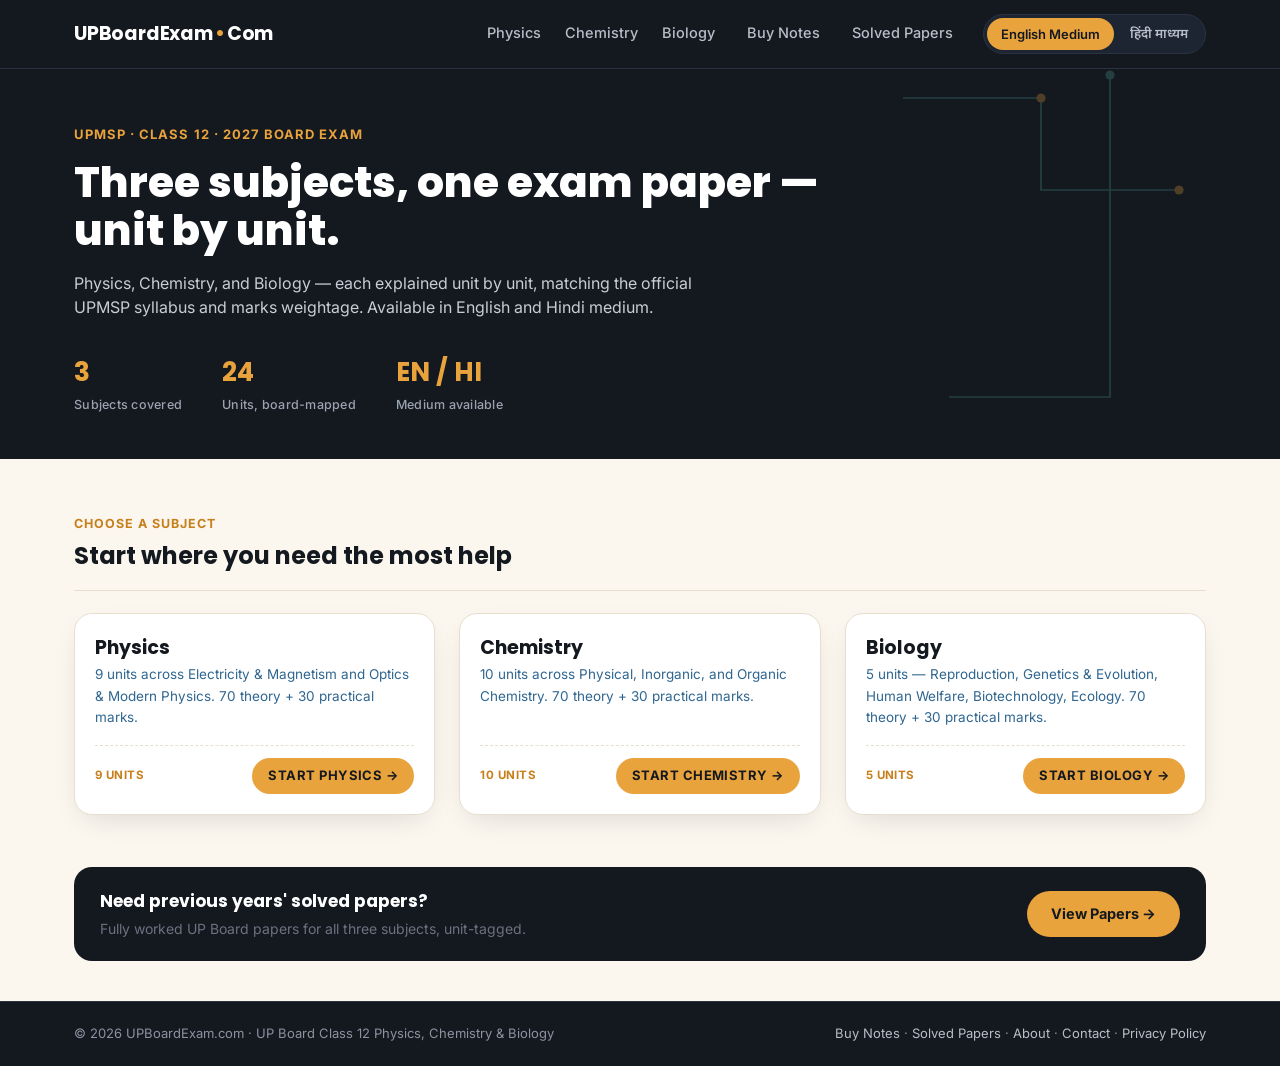
==== commit 1a4f5b29: "Update index.html" ====
--- a/index.html
+++ b/index.html
@@ -1,4 +1,4 @@
-am<!DOCTYPE html>
+<!DOCTYPE html>
 <html lang="en">
 <head>
 <meta charset="UTF-8">
@@ -17,7 +17,7 @@
 
 <div class="topbar">
   <div class="wrap">
-    <a href="index.html" class="brand">UPBoardExam<span class="dot">•</span>com</a>
+    <a href="index.html" class="brand">UPBoardExam<span class="dot">•</span>Com</a>
     <nav class="nav-links">
       <div class="subject-links">
         <a href="physics.html" class="i18n" data-en="Physics" data-hi="भौतिकी">Physics</a>
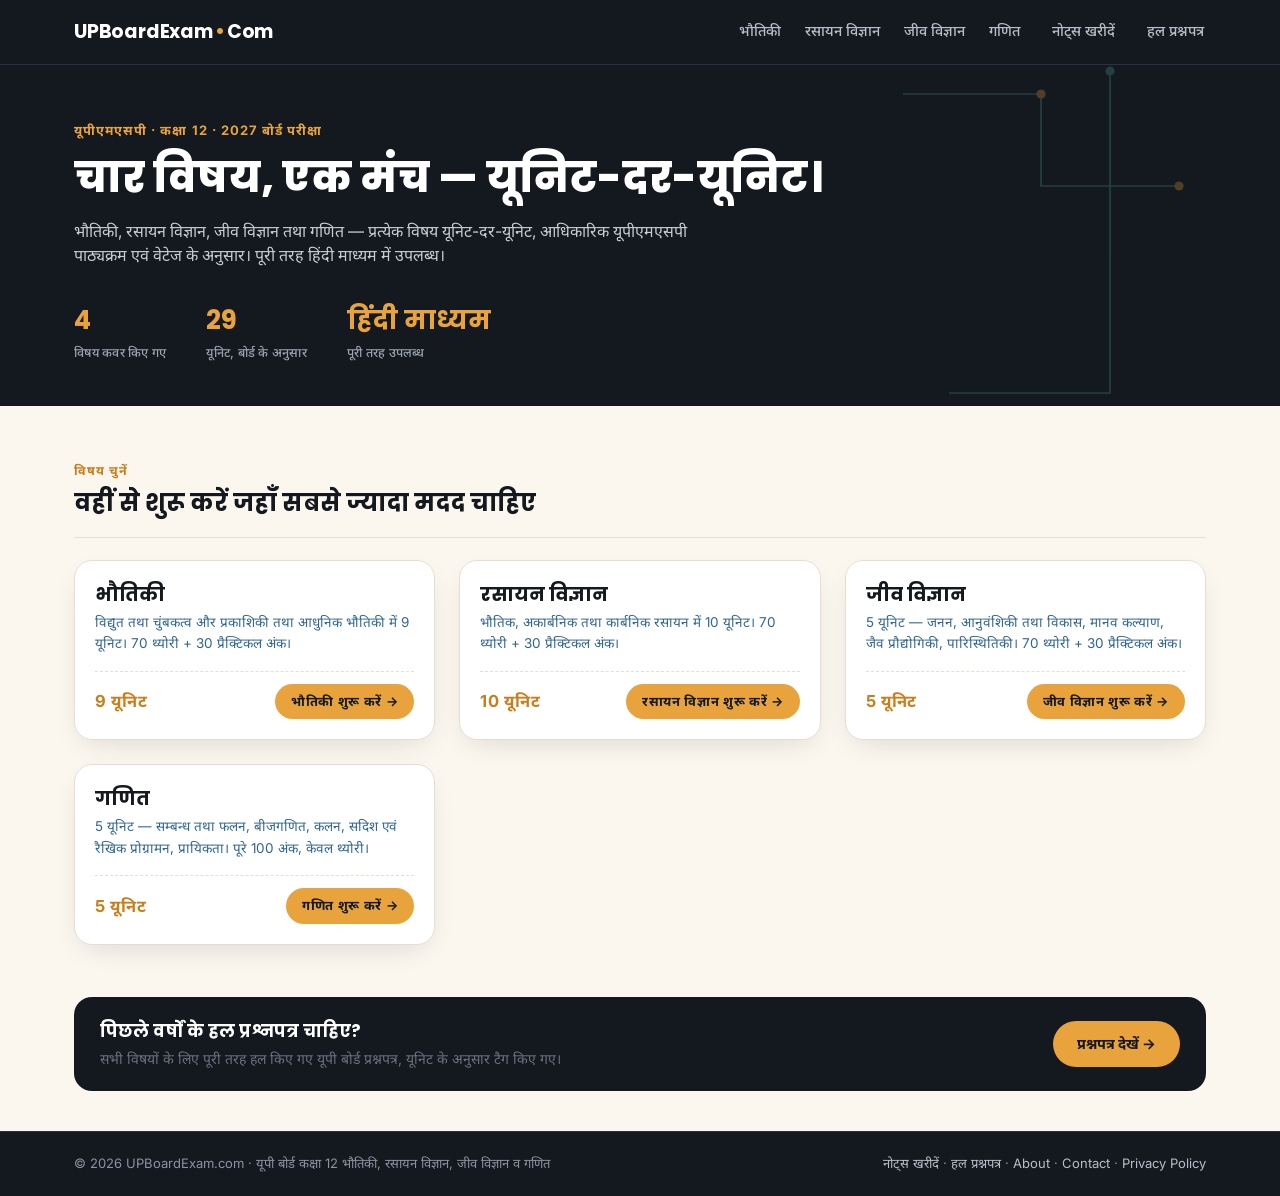
==== commit 60db45e2: "Translate index.html content to Hindi" ====
--- a/index.html
+++ b/index.html
@@ -1,10 +1,10 @@
 <!DOCTYPE html>
-<html lang="en">
+<html lang="hi">
 <head>
 <meta charset="UTF-8">
 <meta name="viewport" content="width=device-width, initial-scale=1.0">
-<title>UPBoardExam.com — UP Board Class 12 Physics, Chemistry & Biology</title>
-<meta name="description" content="UP Board Class 12 Physics, Chemistry, and Biology explained unit by unit in English and Hindi medium, matching the official UPMSP syllabus and marks weightage.">
+<title>UPBoardExam.com — यूपी बोर्ड कक्षा 12 भौतिकी, रसायन विज्ञान, जीव विज्ञान व गणित</title>
+<meta name="description" content="यूपी बोर्ड कक्षा 12 भौतिकी, रसायन विज्ञान, जीव विज्ञान और गणित — यूनिट-दर-यूनिट, आधिकारिक यूपीएमएसपी पाठ्यक्रम व वेटेज के अनुसार, हिंदी माध्यम में।">
 <link rel="preconnect" href="https://fonts.googleapis.com">
 <link href="https://fonts.googleapis.com/css2?family=Poppins:wght@600;700;800&family=Inter:wght@400;500;600;700&family=Noto+Sans+Devanagari:wght@400;600;700&display=swap" rel="stylesheet">
 <link rel="stylesheet" href="assets/style.css">
@@ -13,23 +13,20 @@
 <script async src="https://pagead2.googlesyndication.com/pagead/js/adsbygoogle.js?client=ca-pub-XXXXXXXXXXXXXXXX" crossorigin="anonymous"></script>
 -->
 </head>
-<body data-lang="en">
+<body>
 
 <div class="topbar">
   <div class="wrap">
     <a href="index.html" class="brand">UPBoardExam<span class="dot">•</span>Com</a>
     <nav class="nav-links">
       <div class="subject-links">
-        <a href="physics.html" class="i18n" data-en="Physics" data-hi="भौतिकी">Physics</a>
-        <a href="chemistry.html" class="i18n" data-en="Chemistry" data-hi="रसायन विज्ञान">Chemistry</a>
-        <a href="biology.html" class="i18n" data-en="Biology" data-hi="जीव विज्ञान">Biology</a>
+        <a href="physics.html">भौतिकी</a>
+        <a href="chemistry.html">रसायन विज्ञान</a>
+        <a href="biology.html">जीव विज्ञान</a>
+        <a href="maths.html">गणित</a>
       </div>
-      <a href="notes.html" class="i18n" data-en="Buy Notes" data-hi="नोट्स खरीदें">Buy Notes</a>
-      <a href="papers.html" class="i18n" data-en="Solved Papers" data-hi="हल प्रश्नपत्र">Solved Papers</a>
-      <div class="lang-toggle">
-        <button data-lang="en" onclick="setLang('en')">English Medium</button>
-        <button data-lang="hi" onclick="setLang('hi')">हिंदी माध्यम</button>
-      </div>
+      <a href="notes.html">नोट्स खरीदें</a>
+      <a href="papers.html">हल प्रश्नपत्र</a>
     </nav>
   </div>
 </div>
@@ -45,13 +42,13 @@
     </g>
   </svg>
   <div class="wrap">
-    <p class="hero-eyebrow">UPMSP · Class 12 · 2027 Board Exam</p>
-    <h1><span class="i18n" data-en="Three subjects, one exam paper — unit by unit." data-hi="तीन विषय, एक प्रश्नपत्र — यूनिट-दर-यूनिट।">Three subjects, one exam paper — unit by unit.</span></h1>
-    <p class="lead i18n" data-en="Physics, Chemistry, and Biology — each explained unit by unit, matching the official UPMSP syllabus and marks weightage. Available in English and Hindi medium." data-hi="भौतिकी, रसायन विज्ञान तथा जीव विज्ञान — प्रत्येक विषय यूनिट-दर-यूनिट, आधिकारिक यूपीएमएसपी पाठ्यक्रम एवं वेटेज के अनुसार। इंग्लिश और हिंदी मीडियम दोनों में उपलब्ध।">Physics, Chemistry, and Biology — each explained unit by unit, matching the official UPMSP syllabus and marks weightage. Available in English and Hindi medium.</p>
+    <p class="hero-eyebrow">यूपीएमएसपी · कक्षा 12 · 2027 बोर्ड परीक्षा</p>
+    <h1>चार विषय, एक मंच — यूनिट-दर-यूनिट।</h1>
+    <p class="lead">भौतिकी, रसायन विज्ञान, जीव विज्ञान तथा गणित — प्रत्येक विषय यूनिट-दर-यूनिट, आधिकारिक यूपीएमएसपी पाठ्यक्रम एवं वेटेज के अनुसार। पूरी तरह हिंदी माध्यम में उपलब्ध।</p>
     <div class="hero-stats">
-      <div><span class="num">3</span><span class="label i18n" data-en="Subjects covered" data-hi="विषय कवर किए गए">Subjects covered</span></div>
-      <div><span class="num">24</span><span class="label i18n" data-en="Units, board-mapped" data-hi="यूनिट, बोर्ड के अनुसार">Units, board-mapped</span></div>
-      <div><span class="num">EN / HI</span><span class="label i18n" data-en="Medium available" data-hi="माध्यम उपलब्ध">Medium available</span></div>
+      <div><span class="num">4</span><span class="label">विषय कवर किए गए</span></div>
+      <div><span class="num">29</span><span class="label">यूनिट, बोर्ड के अनुसार</span></div>
+      <div><span class="num">हिंदी माध्यम</span><span class="label">पूरी तरह उपलब्ध</span></div>
     </div>
   </div>
 </header>
@@ -61,8 +58,8 @@
   <section class="paper-section" id="subjects" style="padding-top:8px;">
     <div class="section-head">
       <div>
-        <p class="label i18n" data-en="Choose a subject" data-hi="विषय चुनें">Choose a subject</p>
-        <h2 class="i18n" data-en="Start where you need the most help" data-hi="वहीं से शुरू करें जहाँ सबसे ज्यादा मदद चाहिए">Start where you need the most help</h2>
+        <p class="label">विषय चुनें</p>
+        <h2>वहीं से शुरू करें जहाँ सबसे ज्यादा मदद चाहिए</h2>
       </div>
     </div>
 
@@ -70,39 +67,44 @@
 
       <article class="unit-card">
         <div class="body" style="padding-top:22px;">
-          <h3 class="i18n" data-en="Physics" data-hi="भौतिकी">Physics</h3>
-          <p class="topics i18n" data-en="9 units across Electricity &amp; Magnetism and Optics &amp; Modern Physics. 70 theory + 30 practical marks." data-hi="विद्युत तथा चुंबकत्व और प्रकाशिकी तथा आधुनिक भौतिकी में 9 यूनिट। 70 थ्योरी + 30 प्रैक्टिकल अंक।">9 units across Electricity &amp; Magnetism and Optics &amp; Modern Physics. 70 theory + 30 practical marks.</p>
+          <h3>भौतिकी</h3>
+          <p class="topics">विद्युत तथा चुंबकत्व और प्रकाशिकी तथा आधुनिक भौतिकी में 9 यूनिट। 70 थ्योरी + 30 प्रैक्टिकल अंक।</p>
           <div class="meta">
-            <span class="i18n" data-en="9 units" data-hi="9 यूनिट">9 units</span>
-            <a class="buy-btn" href="physics.html" style="text-decoration:none;">
-              <span class="i18n" data-en="Start Physics →" data-hi="भौतिकी शुरू करें →">Start Physics →</span>
-            </a>
+            <span>9 यूनिट</span>
+            <a class="buy-btn" href="physics.html" style="text-decoration:none;">भौतिकी शुरू करें →</a>
           </div>
         </div>
       </article>
 
       <article class="unit-card">
         <div class="body" style="padding-top:22px;">
-          <h3 class="i18n" data-en="Chemistry" data-hi="रसायन विज्ञान">Chemistry</h3>
-          <p class="topics i18n" data-en="10 units across Physical, Inorganic, and Organic Chemistry. 70 theory + 30 practical marks." data-hi="भौतिक, अकार्बनिक तथा कार्बनिक रसायन में 10 यूनिट। 70 थ्योरी + 30 प्रैक्टिकल अंक।">10 units across Physical, Inorganic, and Organic Chemistry. 70 theory + 30 practical marks.</p>
+          <h3>रसायन विज्ञान</h3>
+          <p class="topics">भौतिक, अकार्बनिक तथा कार्बनिक रसायन में 10 यूनिट। 70 थ्योरी + 30 प्रैक्टिकल अंक।</p>
           <div class="meta">
-            <span class="i18n" data-en="10 units" data-hi="10 यूनिट">10 units</span>
-            <a class="buy-btn" href="chemistry.html" style="text-decoration:none;">
-              <span class="i18n" data-en="Start Chemistry →" data-hi="रसायन विज्ञान शुरू करें →">Start Chemistry →</span>
-            </a>
+            <span>10 यूनिट</span>
+            <a class="buy-btn" href="chemistry.html" style="text-decoration:none;">रसायन विज्ञान शुरू करें →</a>
           </div>
         </div>
       </article>
 
       <article class="unit-card">
         <div class="body" style="padding-top:22px;">
-          <h3 class="i18n" data-en="Biology" data-hi="जीव विज्ञान">Biology</h3>
-          <p class="topics i18n" data-en="5 units — Reproduction, Genetics &amp; Evolution, Human Welfare, Biotechnology, Ecology. 70 theory + 30 practical marks." data-hi="5 यूनिट — जनन, आनुवंशिकी तथा विकास, मानव कल्याण, जैव प्रौद्योगिकी, पारिस्थितिकी। 70 थ्योरी + 30 प्रैक्टिकल अंक।">5 units — Reproduction, Genetics &amp; Evolution, Human Welfare, Biotechnology, Ecology. 70 theory + 30 practical marks.</p>
+          <h3>जीव विज्ञान</h3>
+          <p class="topics">5 यूनिट — जनन, आनुवंशिकी तथा विकास, मानव कल्याण, जैव प्रौद्योगिकी, पारिस्थितिकी। 70 थ्योरी + 30 प्रैक्टिकल अंक।</p>
           <div class="meta">
-            <span class="i18n" data-en="5 units" data-hi="5 यूनिट">5 units</span>
-            <a class="buy-btn" href="biology.html" style="text-decoration:none;">
-              <span class="i18n" data-en="Start Biology →" data-hi="जीव विज्ञान शुरू करें →">Start Biology →</span>
-            </a>
+            <span>5 यूनिट</span>
+            <a class="buy-btn" href="biology.html" style="text-decoration:none;">जीव विज्ञान शुरू करें →</a>
+          </div>
+        </div>
+      </article>
+
+      <article class="unit-card">
+        <div class="body" style="padding-top:22px;">
+          <h3>गणित</h3>
+          <p class="topics">5 यूनिट — सम्बन्ध तथा फलन, बीजगणित, कलन, सदिश एवं रैखिक प्रोग्रामन, प्रायिकता। पूरे 100 अंक, केवल थ्योरी।</p>
+          <div class="meta">
+            <span>5 यूनिट</span>
+            <a class="buy-btn" href="maths.html" style="text-decoration:none;">गणित शुरू करें →</a>
           </div>
         </div>
       </article>
@@ -110,45 +112,22 @@
     </div>
   </section>
 
- 
-
   <div class="bundle-banner">
     <div>
-      <strong class="i18n" data-en="Need previous years' solved papers?" data-hi="पिछले वर्षों के हल प्रश्नपत्र चाहिए?">Need previous years' solved papers?</strong>
-      <p class="i18n" data-en="Fully worked UP Board papers for all three subjects, unit-tagged." data-hi="तीनों विषयों के लिए पूरी तरह हल किए गए यूपी बोर्ड प्रश्नपत्र, यूनिट के अनुसार टैग किए गए।" style="margin:4px 0 0; color: var(--muted); font-size: 14px;">Fully worked UP Board papers for all three subjects, unit-tagged.</p>
+      <strong>पिछले वर्षों के हल प्रश्नपत्र चाहिए?</strong>
+      <p style="margin:4px 0 0; color: var(--muted); font-size: 14px;">सभी विषयों के लिए पूरी तरह हल किए गए यूपी बोर्ड प्रश्नपत्र, यूनिट के अनुसार टैग किए गए।</p>
     </div>
-    <a class="buy-btn" href="papers.html">
-      <span class="i18n" data-en="View Papers →" data-hi="प्रश्नपत्र देखें →">View Papers →</span>
-    </a>
+    <a class="buy-btn" href="papers.html">प्रश्नपत्र देखें →</a>
   </div>
 
 </main>
 
 <footer>
   <div class="wrap">
-    <span>© 2026 UPBoardExam.com · UP Board Class 12 Physics, Chemistry &amp; Biology</span>
-    <span><a href="notes.html" class="i18n" data-en="Buy Notes" data-hi="नोट्स खरीदें">Buy Notes</a> · <a href="papers.html" class="i18n" data-en="Solved Papers" data-hi="हल प्रश्नपत्र">Solved Papers</a> · <a href="about.html">About</a> · <a href="contact.html">Contact</a> · <a href="privacy-policy.html">Privacy Policy</a></span>
+    <span>© 2026 UPBoardExam.com · यूपी बोर्ड कक्षा 12 भौतिकी, रसायन विज्ञान, जीव विज्ञान व गणित</span>
+    <span><a href="notes.html">नोट्स खरीदें</a> · <a href="papers.html">हल प्रश्नपत्र</a> · <a href="about.html">About</a> · <a href="contact.html">Contact</a> · <a href="privacy-policy.html">Privacy Policy</a></span>
   </div>
 </footer>
 
-<script>
-function setLang(lang) {
-  document.body.setAttribute('data-lang', lang);
-  document.querySelectorAll('.i18n').forEach(function(el) {
-    var text = el.dataset[lang];
-    if (text) el.innerHTML = text;
-  });
-  document.querySelectorAll('.lang-toggle button').forEach(function(b) {
-    b.classList.toggle('active', b.dataset.lang === lang);
-  });
-  try { localStorage.setItem('site-lang', lang); } catch (e) {}
-}
-(function() {
-  var savedLang = 'en';
-  try { savedLang = localStorage.getItem('site-lang') || 'en'; } catch (e) {}
-  setLang(savedLang);
-})();
-</script>
-
 </body>
 </html>
--- a/assets/style.css
+++ b/assets/style.css
@@ -383,7 +383,7 @@
   gap: 10px;
   padding-top: 12px;
   border-top: 1px dashed var(--line);
-  font-size: 11.5px;
+  font-size: 16.5px;
   font-weight: 700;
   letter-spacing: 0.04em;
   text-transform: uppercase;
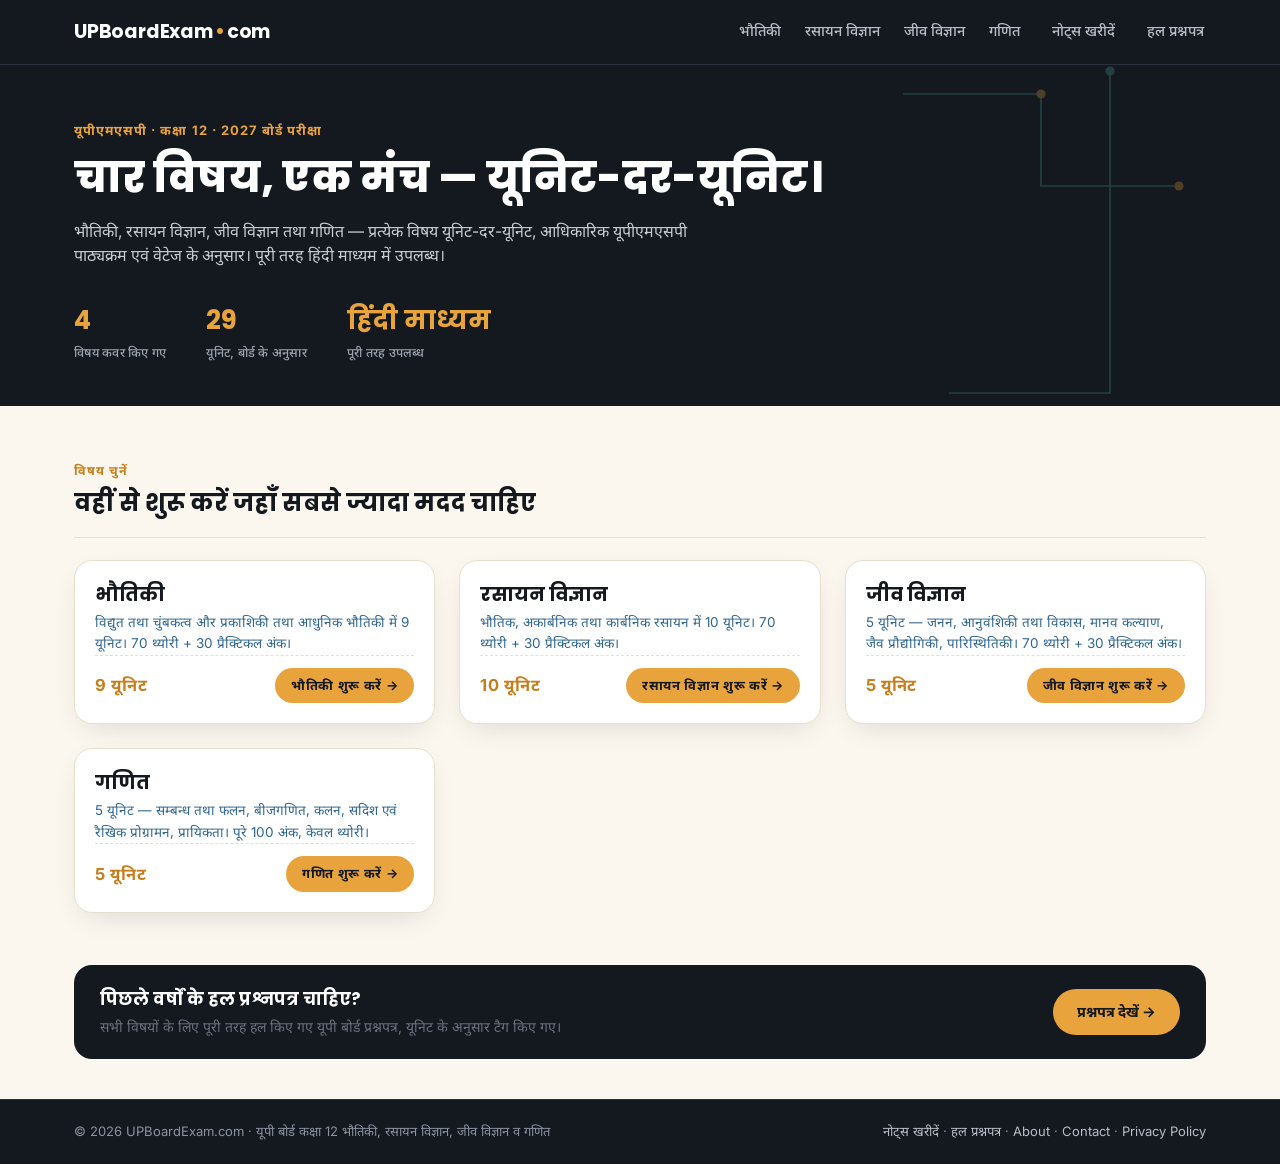
==== commit ff8d143c: "Add files via upload" ====
--- a/index.html
+++ b/index.html
@@ -17,7 +17,7 @@
 
 <div class="topbar">
   <div class="wrap">
-    <a href="index.html" class="brand">UPBoardExam<span class="dot">•</span>Com</a>
+    <a href="index.html" class="brand">UPBoardExam<span class="dot">•</span>com</a>
     <nav class="nav-links">
       <div class="subject-links">
         <a href="physics.html">भौतिकी</a>
--- a/assets/style.css
+++ b/assets/style.css
@@ -112,33 +112,6 @@
   font-weight: 600;
 }
 
-.lang-toggle {
-  display: flex;
-  background: var(--navy-soft);
-  border: 1px solid var(--navy-line);
-  border-radius: 999px;
-  padding: 3px;
-  gap: 2px;
-}
-.lang-toggle button {
-  appearance: none;
-  border: none;
-  background: transparent;
-  color: #B7BEC9;
-  font-family: inherit;
-  font-size: 13px;
-  font-weight: 600;
-  padding: 7px 14px;
-  border-radius: 999px;
-  cursor: pointer;
-  transition: background .15s ease, color .15s ease;
-  white-space: nowrap;
-}
-.lang-toggle button.active {
-  background: var(--amber);
-  color: var(--navy);
-}
-
 /* ---------- Hero ---------- */
 .hero {
   position: relative;
@@ -325,11 +298,6 @@
   border: 1px dashed rgba(232, 163, 61, 0.35);
   margin: 0;
 }
-/* sensible default before JS runs: show English, hide Hindi, so nothing overlaps on first paint */
-[data-video-lang="hi"] { display: none; }
-body[data-lang="hi"] [data-video-lang="en"] { display: none; }
-body[data-lang="hi"] [data-video-lang="hi"] { display: block; }
-body[data-lang="hi"] .thumb iframe[data-video-lang="hi"] { display: block; }
 
 .unit-card .body {
   padding: 18px 20px 20px;
@@ -372,7 +340,7 @@
   color: var(--teal-deep);
   font-size: 13.5px;
   line-height: 1.6;
-  margin: 0 0 16px;
+  margin: 0 0 0;
   flex: 1;
 }
 
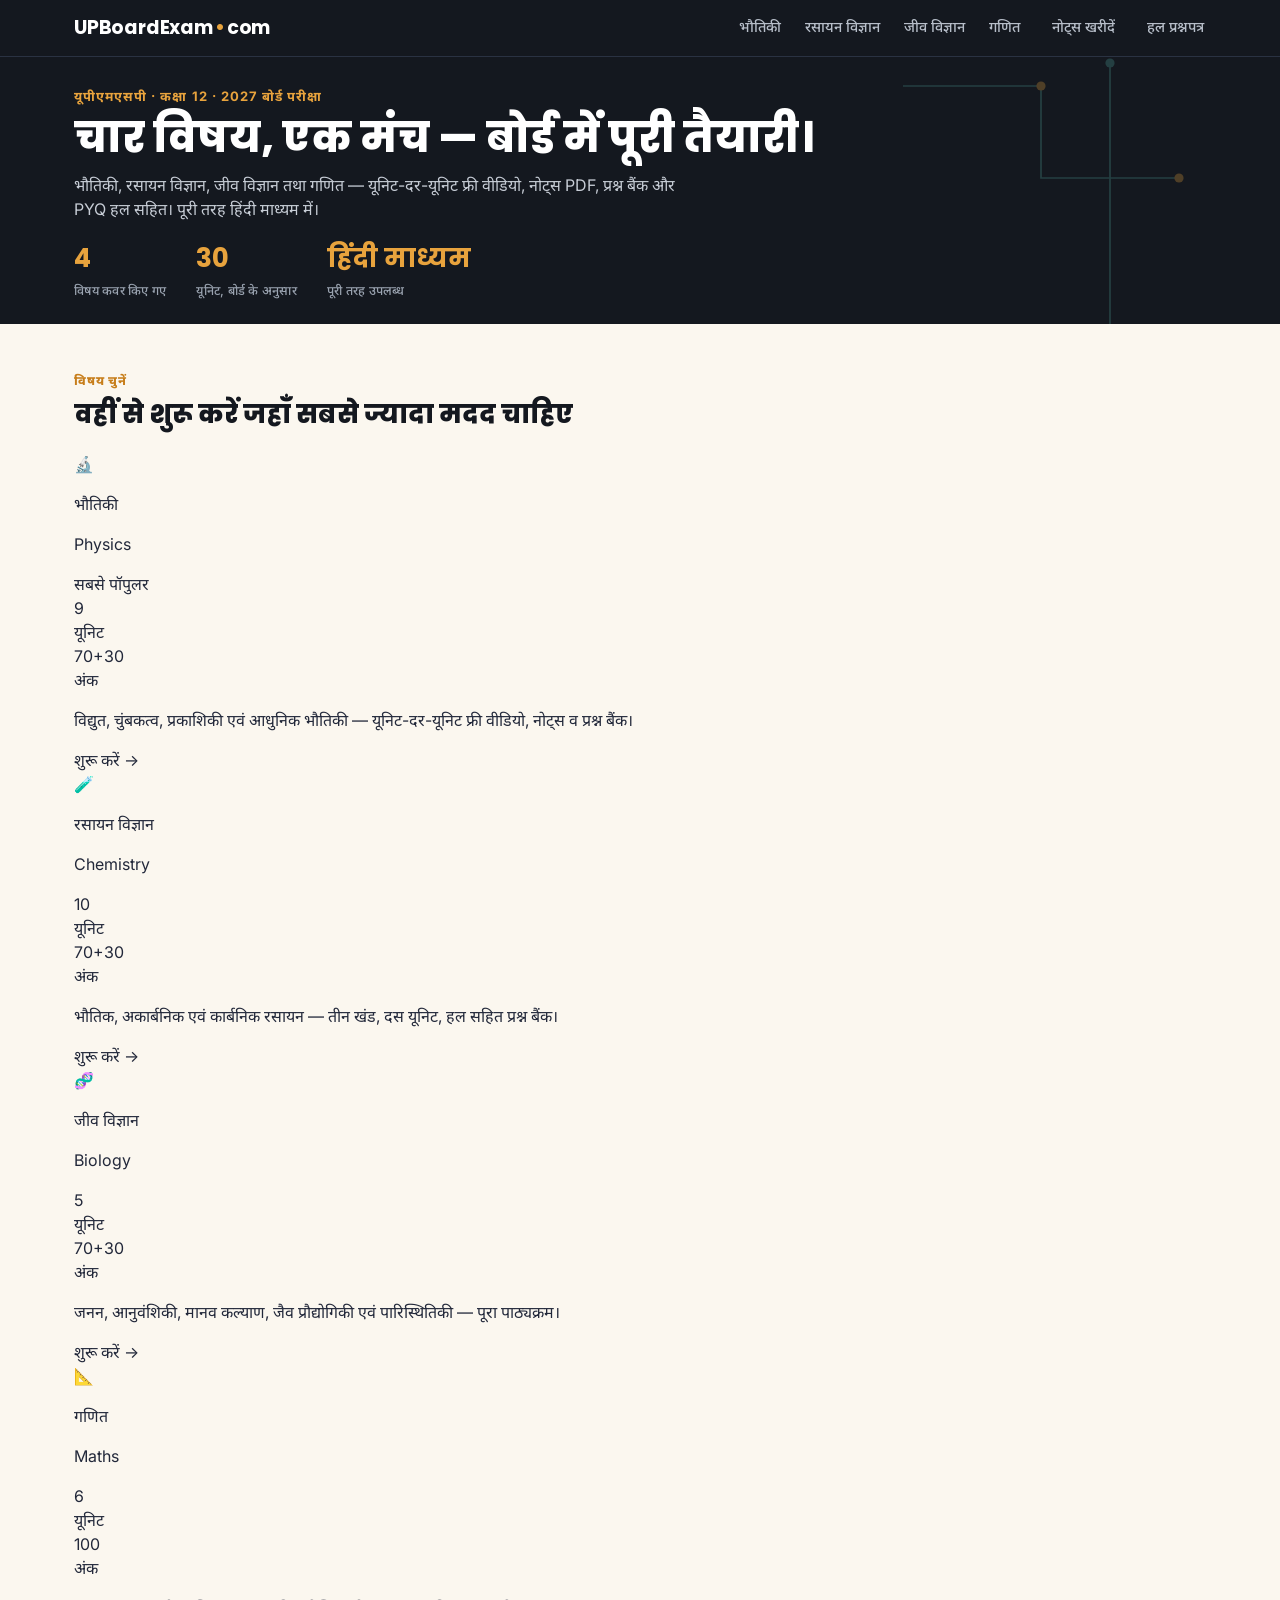
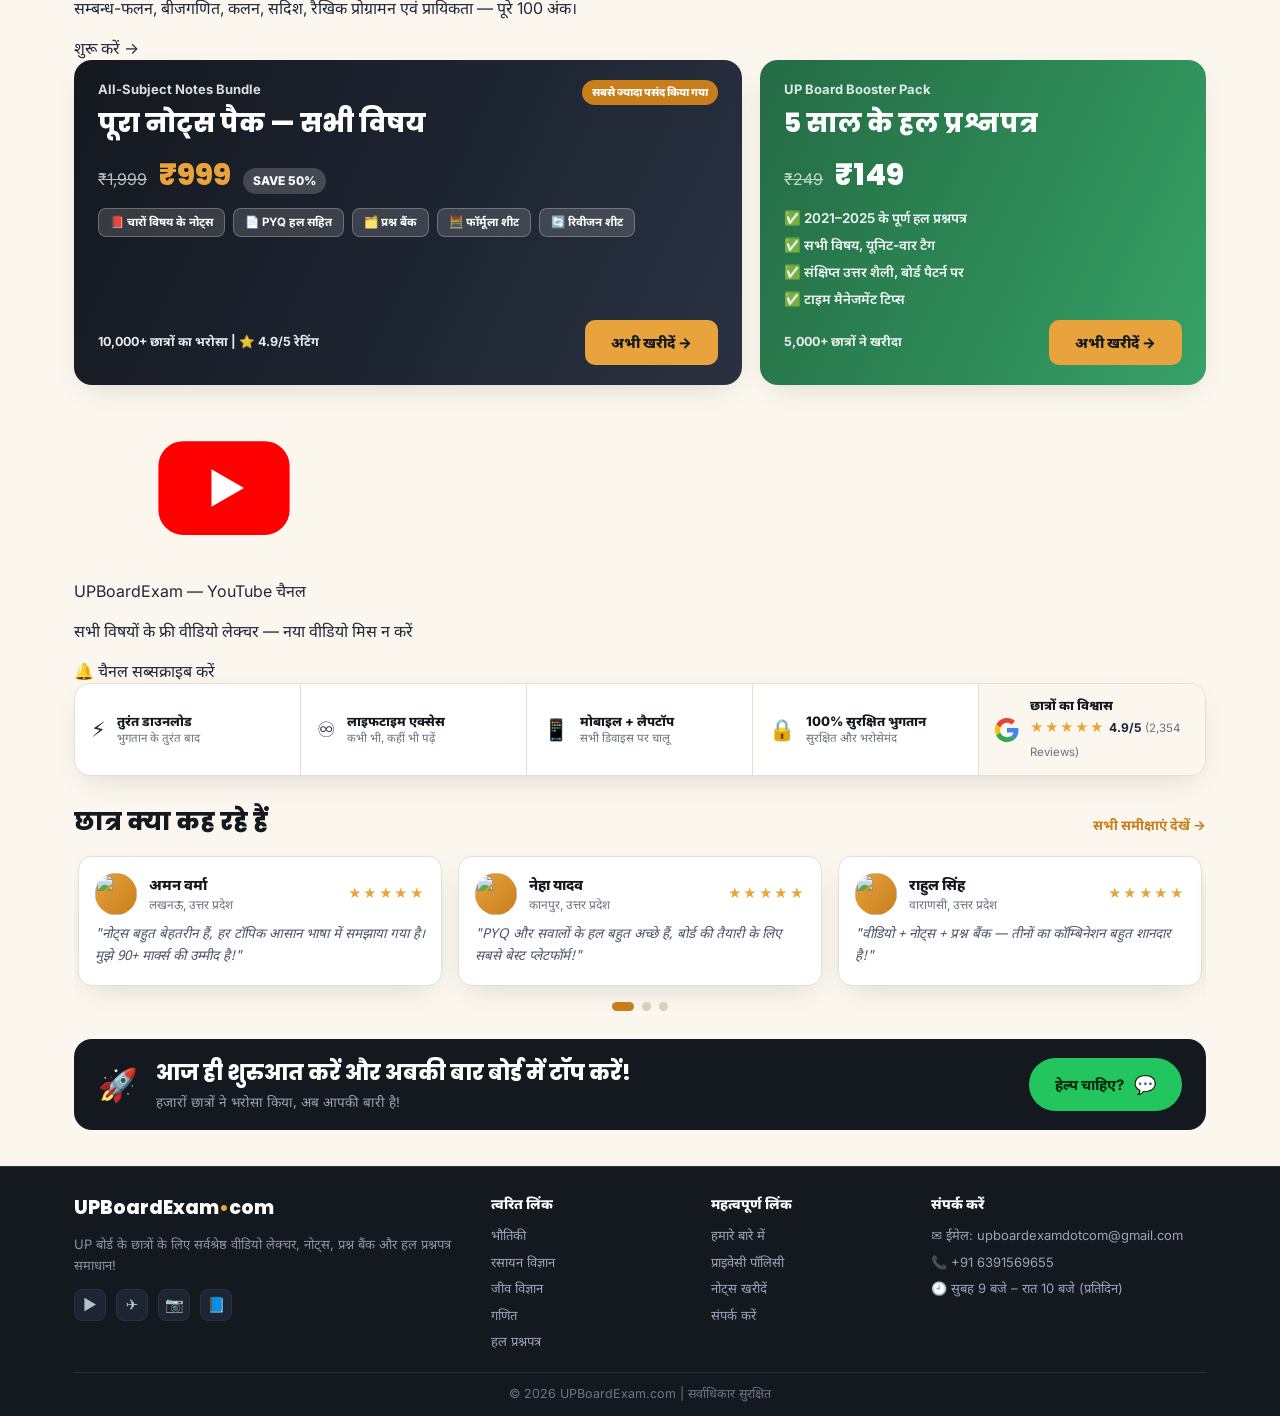
==== commit 9b78fc23: "Add files via upload" ====
--- a/index.html
+++ b/index.html
@@ -1,19 +1,74 @@
 <!DOCTYPE html>
 <html lang="hi">
 <head>
-<meta charset="UTF-8">
-<meta name="viewport" content="width=device-width, initial-scale=1.0">
-<title>UPBoardExam.com — यूपी बोर्ड कक्षा 12 भौतिकी, रसायन विज्ञान, जीव विज्ञान व गणित</title>
-<meta name="description" content="यूपी बोर्ड कक्षा 12 भौतिकी, रसायन विज्ञान, जीव विज्ञान और गणित — यूनिट-दर-यूनिट, आधिकारिक यूपीएमएसपी पाठ्यक्रम व वेटेज के अनुसार, हिंदी माध्यम में।">
-<link rel="preconnect" href="https://fonts.googleapis.com">
-<link href="https://fonts.googleapis.com/css2?family=Poppins:wght@600;700;800&family=Inter:wght@400;500;600;700&family=Noto+Sans+Devanagari:wght@400;600;700&display=swap" rel="stylesheet">
-<link rel="stylesheet" href="assets/style.css">
-
-<!--
-<script async src="https://pagead2.googlesyndication.com/pagead/js/adsbygoogle.js?client=ca-pub-XXXXXXXXXXXXXXXX" crossorigin="anonymous"></script>
--->
+  <meta charset="UTF-8">
+  <meta name="viewport" content="width=device-width, initial-scale=1.0">
+  <title>UPBoardExam.com — यूपी बोर्ड कक्षा 12 भौतिकी, रसायन, जीव विज्ञान व गणित</title>
+  <meta name="description" content="यूपी बोर्ड कक्षा 12 भौतिकी, रसायन विज्ञान, जीव विज्ञान और गणित — यूनिट-दर-यूनिट फ्री वीडियो, नोट्स PDF, प्रश्न बैंक और PYQ हल सहित। आधिकारिक यूपीएमएसपी पाठ्यक्रम व वेटेज के अनुसार, हिंदी माध्यम में।">
+
+  <link rel="preconnect" href="https://fonts.googleapis.com">
+  <link rel="preconnect" href="https://fonts.gstatic.com" crossorigin>
+  <link href="https://fonts.googleapis.com/css2?family=Poppins:wght@600;700;800&family=Inter:wght@400;500;600;700;800&family=Noto+Sans+Devanagari:wght@400;600;700;800&display=swap" rel="stylesheet">
+  <link rel="stylesheet" href="assets/style.css">
+  <link rel="stylesheet" href="assets/physics.css">
 </head>
 <body>
+
+<!-- SVG icon sprite (defined once, reused across all cards) -->
+<svg xmlns="http://www.w3.org/2000/svg" style="display:none" aria-hidden="true">
+  <symbol id="i-notes" viewBox="0 0 24 24">
+    <path d="M5 3a1.5 1.5 0 0 1 1.5-1.5H15l4 4V21A1.5 1.5 0 0 1 17.5 22.5h-11A1.5 1.5 0 0 1 5 21z" fill="#2F6690"/>
+    <path d="M15 1.5l4 4h-4z" fill="#8FB3CB"/>
+    <rect x="8" y="10" width="8" height="1.6" rx=".8" fill="#fff"/>
+    <rect x="8" y="13.5" width="8" height="1.6" rx=".8" fill="#fff"/>
+    <rect x="8" y="17" width="5" height="1.6" rx=".8" fill="#fff"/>
+  </symbol>
+  <symbol id="i-ncert" viewBox="0 0 24 24">
+    <path d="M4 4a2 2 0 0 1 2-2h14v16H6a2 2 0 0 0-2 2z" fill="#4FA69C"/>
+    <path d="M4 20a2 2 0 0 1 2-2h14v4H6a2 2 0 0 1-2-2z" fill="#2F6690"/>
+    <rect x="8" y="6" width="8" height="1.6" rx=".8" fill="#fff"/>
+    <rect x="8" y="9.5" width="6" height="1.6" rx=".8" fill="#fff"/>
+  </symbol>
+  <symbol id="i-intext" viewBox="0 0 24 24">
+    <rect x="2" y="2" width="20" height="20" rx="5" fill="#C0392B"/>
+    <path d="M12 15.2v-.6c0-1 .55-1.6 1.35-2.14.8-.55 1.4-1.2 1.4-2.36A2.75 2.75 0 0 0 12 7.35 2.83 2.83 0 0 0 9.2 9.6" fill="none" stroke="#fff" stroke-width="1.9" stroke-linecap="round"/>
+    <circle cx="12" cy="18" r="1.3" fill="#fff"/>
+  </symbol>
+  <symbol id="i-exercise" viewBox="0 0 24 24">
+    <rect x="2" y="2" width="20" height="20" rx="5" fill="#2E8B57"/>
+    <path d="M7 12.5l3.2 3.2L17 9" fill="none" stroke="#fff" stroke-width="2.5" stroke-linecap="round" stroke-linejoin="round"/>
+  </symbol>
+  <symbol id="i-pyq" viewBox="0 0 24 24">
+    <path d="M5 3a1.5 1.5 0 0 1 1.5-1.5H15l4 4V21A1.5 1.5 0 0 1 17.5 22.5h-11A1.5 1.5 0 0 1 5 21z" fill="#C77E1B"/>
+    <path d="M15 1.5l4 4h-4z" fill="#EBC894"/>
+    <circle cx="12" cy="14" r="4.4" fill="none" stroke="#fff" stroke-width="1.6"/>
+    <path d="M12 11.5V14l1.8 1.2" fill="none" stroke="#fff" stroke-width="1.6" stroke-linecap="round"/>
+  </symbol>
+  <symbol id="i-qbank" viewBox="0 0 24 24">
+    <path d="M3 6a2 2 0 0 1 2-2h5l2 2.5h7a2 2 0 0 1 2 2V18a2 2 0 0 1-2 2H5a2 2 0 0 1-2-2z" fill="#E8A33D"/>
+    <path d="M3 10h18v8a2 2 0 0 1-2 2H5a2 2 0 0 1-2-2z" fill="#C77E1B"/>
+  </symbol>
+  <symbol id="i-revision" viewBox="0 0 24 24">
+    <path d="M20 12a8 8 0 1 1-3.1-6.32" fill="none" stroke="#2F6690" stroke-width="2.4" stroke-linecap="round"/>
+    <path d="M20 3.5v5h-5z" fill="#2F6690"/>
+  </symbol>
+  <symbol id="i-formula" viewBox="0 0 24 24">
+    <rect x="4" y="2" width="16" height="20" rx="3" fill="#14181F"/>
+    <rect x="7" y="5" width="10" height="4" rx="1" fill="#E8A33D"/>
+    <circle cx="8.5" cy="13" r="1.2" fill="#fff"/><circle cx="12" cy="13" r="1.2" fill="#fff"/><circle cx="15.5" cy="13" r="1.2" fill="#fff"/>
+    <circle cx="8.5" cy="17" r="1.2" fill="#fff"/><circle cx="12" cy="17" r="1.2" fill="#fff"/><circle cx="15.5" cy="17" r="1.2" fill="#fff"/>
+  </symbol>
+  <symbol id="i-youtube" viewBox="0 0 24 24">
+    <rect x="1.5" y="4.5" width="21" height="15" rx="4" fill="#FF0000"/>
+    <path d="M10 9l5.2 3L10 15z" fill="#fff"/>
+  </symbol>
+  <symbol id="i-google" viewBox="0 0 48 48">
+    <path fill="#EA4335" d="M24 9.5c3.54 0 6.71 1.22 9.21 3.6l6.85-6.85C35.9 2.38 30.47 0 24 0 14.62 0 6.51 5.38 2.56 13.22l7.98 6.19C12.43 13.72 17.74 9.5 24 9.5z"/>
+    <path fill="#4285F4" d="M46.98 24.55c0-1.57-.15-3.09-.38-4.55H24v9.02h12.94c-.58 2.96-2.26 5.48-4.78 7.18l7.73 6c4.51-4.18 7.09-10.36 7.09-17.65z"/>
+    <path fill="#FBBC05" d="M10.53 28.59c-.48-1.45-.76-2.99-.76-4.59s.27-3.14.76-4.59l-7.98-6.19C.92 16.46 0 20.12 0 24c0 3.88.92 7.54 2.56 10.78l7.97-6.19z"/>
+    <path fill="#34A853" d="M24 48c6.48 0 11.93-2.13 15.89-5.81l-7.73-6c-2.15 1.45-4.92 2.3-8.16 2.3-6.26 0-11.57-4.22-13.47-9.91l-7.98 6.19C6.51 42.62 14.62 48 24 48z"/>
+  </symbol>
+</svg>
 
 <div class="topbar">
   <div class="wrap">
@@ -32,7 +87,7 @@
 </div>
 
 <header class="hero">
-  <svg class="circuit-bg" viewBox="0 0 400 400" xmlns="http://www.w3.org/2000/svg">
+  <svg class="circuit-bg" viewBox="0 0 400 400" xmlns="http://www.w3.org/2000/svg" aria-hidden="true" focusable="false">
     <g stroke="#4FA69C" stroke-width="1.5" fill="none" opacity="0.8">
       <path d="M20 60 H140 V140 H260"/>
       <path d="M60 320 H200 V40"/>
@@ -43,11 +98,11 @@
   </svg>
   <div class="wrap">
     <p class="hero-eyebrow">यूपीएमएसपी · कक्षा 12 · 2027 बोर्ड परीक्षा</p>
-    <h1>चार विषय, एक मंच — यूनिट-दर-यूनिट।</h1>
-    <p class="lead">भौतिकी, रसायन विज्ञान, जीव विज्ञान तथा गणित — प्रत्येक विषय यूनिट-दर-यूनिट, आधिकारिक यूपीएमएसपी पाठ्यक्रम एवं वेटेज के अनुसार। पूरी तरह हिंदी माध्यम में उपलब्ध।</p>
+    <h1>चार विषय, एक मंच — बोर्ड में पूरी तैयारी।</h1>
+    <p class="lead">भौतिकी, रसायन विज्ञान, जीव विज्ञान तथा गणित — यूनिट-दर-यूनिट फ्री वीडियो, नोट्स PDF, प्रश्न बैंक और PYQ हल सहित। पूरी तरह हिंदी माध्यम में।</p>
     <div class="hero-stats">
       <div><span class="num">4</span><span class="label">विषय कवर किए गए</span></div>
-      <div><span class="num">29</span><span class="label">यूनिट, बोर्ड के अनुसार</span></div>
+      <div><span class="num">30</span><span class="label">यूनिट, बोर्ड के अनुसार</span></div>
       <div><span class="num">हिंदी माध्यम</span><span class="label">पूरी तरह उपलब्ध</span></div>
     </div>
   </div>
@@ -55,79 +110,323 @@
 
 <main class="wrap">
 
-  <section class="paper-section" id="subjects" style="padding-top:8px;">
-    <div class="section-head">
-      <div>
-        <p class="label">विषय चुनें</p>
-        <h2>वहीं से शुरू करें जहाँ सबसे ज्यादा मदद चाहिए</h2>
-      </div>
-    </div>
-
-    <div class="unit-grid">
-
-      <article class="unit-card">
-        <div class="body" style="padding-top:22px;">
-          <h3>भौतिकी</h3>
-          <p class="topics">विद्युत तथा चुंबकत्व और प्रकाशिकी तथा आधुनिक भौतिकी में 9 यूनिट। 70 थ्योरी + 30 प्रैक्टिकल अंक।</p>
-          <div class="meta">
-            <span>9 यूनिट</span>
-            <a class="buy-btn" href="physics.html" style="text-decoration:none;">भौतिकी शुरू करें →</a>
-          </div>
-        </div>
-      </article>
-
-      <article class="unit-card">
-        <div class="body" style="padding-top:22px;">
-          <h3>रसायन विज्ञान</h3>
-          <p class="topics">भौतिक, अकार्बनिक तथा कार्बनिक रसायन में 10 यूनिट। 70 थ्योरी + 30 प्रैक्टिकल अंक।</p>
-          <div class="meta">
-            <span>10 यूनिट</span>
-            <a class="buy-btn" href="chemistry.html" style="text-decoration:none;">रसायन विज्ञान शुरू करें →</a>
-          </div>
-        </div>
-      </article>
-
-      <article class="unit-card">
-        <div class="body" style="padding-top:22px;">
-          <h3>जीव विज्ञान</h3>
-          <p class="topics">5 यूनिट — जनन, आनुवंशिकी तथा विकास, मानव कल्याण, जैव प्रौद्योगिकी, पारिस्थितिकी। 70 थ्योरी + 30 प्रैक्टिकल अंक।</p>
-          <div class="meta">
-            <span>5 यूनिट</span>
-            <a class="buy-btn" href="biology.html" style="text-decoration:none;">जीव विज्ञान शुरू करें →</a>
-          </div>
-        </div>
-      </article>
-
-      <article class="unit-card">
-        <div class="body" style="padding-top:22px;">
-          <h3>गणित</h3>
-          <p class="topics">5 यूनिट — सम्बन्ध तथा फलन, बीजगणित, कलन, सदिश एवं रैखिक प्रोग्रामन, प्रायिकता। पूरे 100 अंक, केवल थ्योरी।</p>
-          <div class="meta">
-            <span>5 यूनिट</span>
-            <a class="buy-btn" href="maths.html" style="text-decoration:none;">गणित शुरू करें →</a>
-          </div>
-        </div>
-      </article>
-
-    </div>
-  </section>
-
-  <div class="bundle-banner">
-    <div>
-      <strong>पिछले वर्षों के हल प्रश्नपत्र चाहिए?</strong>
-      <p style="margin:4px 0 0; color: var(--muted); font-size: 14px;">सभी विषयों के लिए पूरी तरह हल किए गए यूपी बोर्ड प्रश्नपत्र, यूनिट के अनुसार टैग किए गए।</p>
-    </div>
-    <a class="buy-btn" href="papers.html">प्रश्नपत्र देखें →</a>
-  </div>
+  <section class="p2-section" style="margin-top:24px;">
+    <div class="p2-shead" style="display:flex; justify-content:space-between; align-items:flex-end; flex-wrap:wrap; gap:12px; margin-bottom:18px;">
+      <div>
+        <p class="label" style="color:var(--amber-deep); font-size:12.5px; font-weight:800; letter-spacing:.06em; text-transform:uppercase; margin:0 0 4px;">विषय चुनें</p>
+        <h2 style="color:var(--navy); font-size:26px; font-weight:800; margin:0;">वहीं से शुरू करें जहाँ सबसे ज्यादा मदद चाहिए</h2>
+      </div>
+    </div>
+    <div class="home-grid">
+
+      <a class="home-subj" href="physics.html">
+        <div class="top physics">
+          <span class="art">🔬</span>
+          <div><p class="nm">भौतिकी</p><p class="en">Physics</p></div>
+        <span class="flag">सबसे पॉपुलर</span>
+        </div>
+        <div class="body">
+          <div class="stats">
+            <div><div class="k">9</div><div class="l">यूनिट</div></div>
+            <div><div class="k">70+30</div><div class="l">अंक</div></div>
+          </div>
+          <p class="desc">विद्युत, चुंबकत्व, प्रकाशिकी एवं आधुनिक भौतिकी — यूनिट-दर-यूनिट फ्री वीडियो, नोट्स व प्रश्न बैंक।</p>
+          <span class="go">शुरू करें →</span>
+        </div>
+      </a>
+
+      <a class="home-subj" href="chemistry.html">
+        <div class="top chem">
+          <span class="art">🧪</span>
+          <div><p class="nm">रसायन विज्ञान</p><p class="en">Chemistry</p></div>
+        </div>
+        <div class="body">
+          <div class="stats">
+            <div><div class="k">10</div><div class="l">यूनिट</div></div>
+            <div><div class="k">70+30</div><div class="l">अंक</div></div>
+          </div>
+          <p class="desc">भौतिक, अकार्बनिक एवं कार्बनिक रसायन — तीन खंड, दस यूनिट, हल सहित प्रश्न बैंक।</p>
+          <span class="go">शुरू करें →</span>
+        </div>
+      </a>
+
+      <a class="home-subj" href="biology.html">
+        <div class="top bio">
+          <span class="art">🧬</span>
+          <div><p class="nm">जीव विज्ञान</p><p class="en">Biology</p></div>
+        </div>
+        <div class="body">
+          <div class="stats">
+            <div><div class="k">5</div><div class="l">यूनिट</div></div>
+            <div><div class="k">70+30</div><div class="l">अंक</div></div>
+          </div>
+          <p class="desc">जनन, आनुवंशिकी, मानव कल्याण, जैव प्रौद्योगिकी एवं पारिस्थितिकी — पूरा पाठ्यक्रम।</p>
+          <span class="go">शुरू करें →</span>
+        </div>
+      </a>
+
+      <a class="home-subj" href="maths.html">
+        <div class="top maths">
+          <span class="art">📐</span>
+          <div><p class="nm">गणित</p><p class="en">Maths</p></div>
+        </div>
+        <div class="body">
+          <div class="stats">
+            <div><div class="k">6</div><div class="l">यूनिट</div></div>
+            <div><div class="k">100</div><div class="l">अंक</div></div>
+          </div>
+          <p class="desc">सम्बन्ध-फलन, बीजगणित, कलन, सदिश, रैखिक प्रोग्रामन एवं प्रायिकता — पूरे 100 अंक।</p>
+          <span class="go">शुरू करें →</span>
+        </div>
+      </a>
+
+    </div>
+  </section>
+
+  <section class="p2-bundles">
+    <div class="p2-bigbundle purple">
+      <div class="top">
+        <div>
+          <p class="kick">All-Subject Notes Bundle</p>
+          <h3>पूरा नोट्स पैक — सभी विषय</h3>
+        </div>
+        <span class="flag">सबसे ज्यादा पसंद किया गया</span>
+      </div>
+      <div class="price-row">
+        <span class="was">₹1,999</span>
+        <span class="now">₹999</span>
+        <span class="save">SAVE 50%</span>
+      </div>
+      <div class="chips">
+        <span>📕 चारों विषय के नोट्स</span>
+        <span>📄 PYQ हल सहित</span>
+        <span>🗂️ प्रश्न बैंक</span>
+        <span>🧮 फॉर्मूला शीट</span>
+        <span>🔄 रिवीजन शीट</span>
+      </div>
+      <div class="foot">
+        <span class="proof">10,000+ छात्रों का भरोसा | ⭐ 4.9/5 रेटिंग</span>
+        <a class="buy" href="notes.html">अभी खरीदें →</a>
+      </div>
+    </div>
+    <div class="p2-bigbundle green">
+      <div class="top">
+        <div>
+          <p class="kick">UP Board Booster Pack</p>
+          <h3>5 साल के हल प्रश्नपत्र</h3>
+        </div>
+      </div>
+      <div class="price-row">
+        <span class="was">₹249</span>
+        <span class="now">₹149</span>
+      </div>
+      <ul>
+        <li>✅ 2021–2025 के पूर्ण हल प्रश्नपत्र</li>
+        <li>✅ सभी विषय, यूनिट-वार टैग</li>
+        <li>✅ संक्षिप्त उत्तर शैली, बोर्ड पैटर्न पर</li>
+        <li>✅ टाइम मैनेजमेंट टिप्स</li>
+      </ul>
+      <div class="foot">
+        <span class="proof">5,000+ छात्रों ने खरीदा</span>
+        <a class="buy" href="papers.html">अभी खरीदें →</a>
+      </div>
+    </div>
+  </section>
+
+  <section class="p2-channel">
+    <div class="left">
+      <svg class="yt-logo" aria-hidden="true"><use href="#i-youtube"/></svg>
+      <div>
+        <p class="t">UPBoardExam — YouTube चैनल</p>
+        <p class="s">सभी विषयों के फ्री वीडियो लेक्चर — नया वीडियो मिस न करें</p>
+      </div>
+    </div>
+    <a class="yt-sub" href="https://www.youtube.com/@UPBoardExam-wow?sub_confirmation=1" target="_blank" rel="noopener">🔔 चैनल सब्सक्राइब करें</a>
+  </section>
+
+  <section class="p2-trustbar">
+    <div class="cell"><span class="ic">⚡</span><div><div class="t">तुरंत डाउनलोड</div><div class="s">भुगतान के तुरंत बाद</div></div></div>
+    <div class="cell"><span class="ic">♾️</span><div><div class="t">लाइफटाइम एक्सेस</div><div class="s">कभी भी, कहीं भी पढ़ें</div></div></div>
+    <div class="cell"><span class="ic">📱</span><div><div class="t">मोबाइल + लैपटॉप</div><div class="s">सभी डिवाइस पर चालू</div></div></div>
+    <div class="cell"><span class="ic">🔒</span><div><div class="t">100% सुरक्षित भुगतान</div><div class="s">सुरक्षित और भरोसेमंद</div></div></div>
+    <div class="cell grating">
+      <svg class="gsvg" aria-hidden="true"><use href="#i-google"/></svg>
+      <div>
+        <div class="t">छात्रों का विश्वास</div>
+        <div><span class="stars">★★★★★</span> <strong style="font-size:12px; color:#1B2237;">4.9/5</strong> <span class="s">(2,354 Reviews)</span></div>
+      </div>
+    </div>
+  </section>
+
+  <section class="p2-reviews">
+    <div class="rhead">
+      <h2>छात्र क्या कह रहे हैं</h2>
+      <a class="all" href="#">सभी समीक्षाएं देखें →</a>
+    </div>
+    <div class="p2-carousel">
+      <div class="p2-track" id="rvTrack">
+        <div class="p2-page">
+          <div class="p2-review">
+            <div class="who">
+              <img class="av" src="https://api.dicebear.com/9.x/avataaars/svg?seed=AmanVerma" alt="" loading="lazy">
+              <div><div class="nm">अमन वर्मा</div><div class="pl">लखनऊ, उत्तर प्रदेश</div></div>
+              <span class="stars">★★★★★</span>
+            </div>
+            <p>"नोट्स बहुत बेहतरीन हैं, हर टॉपिक आसान भाषा में समझाया गया है। मुझे 90+ मार्क्स की उम्मीद है!"</p>
+          </div>
+          <div class="p2-review">
+            <div class="who">
+              <img class="av" src="https://api.dicebear.com/9.x/avataaars/svg?seed=NehaYadav" alt="" loading="lazy">
+              <div><div class="nm">नेहा यादव</div><div class="pl">कानपुर, उत्तर प्रदेश</div></div>
+              <span class="stars">★★★★★</span>
+            </div>
+            <p>"PYQ और सवालों के हल बहुत अच्छे हैं, बोर्ड की तैयारी के लिए सबसे बेस्ट प्लेटफॉर्म!"</p>
+          </div>
+          <div class="p2-review">
+            <div class="who">
+              <img class="av" src="https://api.dicebear.com/9.x/avataaars/svg?seed=RahulSingh" alt="" loading="lazy">
+              <div><div class="nm">राहुल सिंह</div><div class="pl">वाराणसी, उत्तर प्रदेश</div></div>
+              <span class="stars">★★★★★</span>
+            </div>
+            <p>"वीडियो + नोट्स + प्रश्न बैंक — तीनों का कॉम्बिनेशन बहुत शानदार है!"</p>
+          </div>
+        </div>
+        <div class="p2-page">
+          <div class="p2-review">
+            <div class="who">
+              <img class="av" src="https://api.dicebear.com/9.x/avataaars/svg?seed=PriyaGupta" alt="" loading="lazy">
+              <div><div class="nm">प्रिया गुप्ता</div><div class="pl">प्रयागराज, उत्तर प्रदेश</div></div>
+              <span class="stars">★★★★★</span>
+            </div>
+            <p>"रिवीजन शीट और फॉर्मूला शीट से आखिरी हफ्ते की तैयारी बहुत आसान हो गई!"</p>
+          </div>
+          <div class="p2-review">
+            <div class="who">
+              <img class="av" src="https://api.dicebear.com/9.x/avataaars/svg?seed=VikasMaurya" alt="" loading="lazy">
+              <div><div class="nm">विकास मौर्य</div><div class="pl">गोरखपुर, उत्तर प्रदेश</div></div>
+              <span class="stars">★★★★★</span>
+            </div>
+            <p>"फ्री वीडियो देखकर ही कॉन्सेप्ट समझ आ गया, नोट्स ने तो और भी आसान बना दिया।"</p>
+          </div>
+          <div class="p2-review">
+            <div class="who">
+              <img class="av" src="https://api.dicebear.com/9.x/avataaars/svg?seed=AnjaliPatel" alt="" loading="lazy">
+              <div><div class="nm">अंजलि पटेल</div><div class="pl">आगरा, उत्तर प्रदेश</div></div>
+              <span class="stars">★★★★★</span>
+            </div>
+            <p>"हिंदी माध्यम में इतना अच्छा कंटेंट कहीं नहीं मिला। ₹69 में पूरा पैक बहुत किफायती है!"</p>
+          </div>
+        </div>
+        <div class="p2-page">
+          <div class="p2-review">
+            <div class="who">
+              <img class="av" src="https://api.dicebear.com/9.x/avataaars/svg?seed=SaurabhTiwari" alt="" loading="lazy">
+              <div><div class="nm">सौरभ तिवारी</div><div class="pl">मेरठ, उत्तर प्रदेश</div></div>
+              <span class="stars">★★★★★</span>
+            </div>
+            <p>"क्वेश्चन बैंक से प्रैक्टिस करके प्री-बोर्ड में क्लास में सबसे अच्छे मार्क्स आए!"</p>
+          </div>
+          <div class="p2-review">
+            <div class="who">
+              <img class="av" src="https://api.dicebear.com/9.x/avataaars/svg?seed=KajalSharma" alt="" loading="lazy">
+              <div><div class="nm">काजल शर्मा</div><div class="pl">झांसी, उत्तर प्रदेश</div></div>
+              <span class="stars">★★★★★</span>
+            </div>
+            <p>"बोर्ड पैटर्न के हिसाब से बने नोट्स — पढ़ाई की दिशा ही बदल गई।"</p>
+          </div>
+          <div class="p2-review">
+            <div class="who">
+              <img class="av" src="https://api.dicebear.com/9.x/avataaars/svg?seed=DeepakKushwaha" alt="" loading="lazy">
+              <div><div class="nm">दीपक कुशवाहा</div><div class="pl">अलीगढ़, उत्तर प्रदेश</div></div>
+              <span class="stars">★★★★★</span>
+            </div>
+            <p>"हर स्टेप टीचर की तरह समझाया गया है — सेल्फ स्टडी करने वालों के लिए बेस्ट!"</p>
+          </div>
+        </div>
+      </div>
+      <div class="p2-dots" id="rvDots">
+        <button class="on" type="button" aria-label="स्लाइड 1"></button>
+        <button type="button" aria-label="स्लाइड 2"></button>
+        <button type="button" aria-label="स्लाइड 3"></button>
+      </div>
+    </div>
+  </section>
+
+  <section class="p2-cta">
+    <div class="left">
+      <span class="rocket">🚀</span>
+      <div>
+        <h2>आज ही शुरुआत करें और अबकी बार बोर्ड में टॉप करें!</h2>
+        <p>हजारों छात्रों ने भरोसा किया, अब आपकी बारी है!</p>
+      </div>
+    </div>
+    <a class="p2-wa" href="https://wa.me/916391569655" target="_blank" rel="noopener">हेल्प चाहिए? <span style="font-size:18px;">💬</span></a>
+  </section>
 
 </main>
 
-<footer>
+<footer class="p2-footer">
   <div class="wrap">
-    <span>© 2026 UPBoardExam.com · यूपी बोर्ड कक्षा 12 भौतिकी, रसायन विज्ञान, जीव विज्ञान व गणित</span>
-    <span><a href="notes.html">नोट्स खरीदें</a> · <a href="papers.html">हल प्रश्नपत्र</a> · <a href="about.html">About</a> · <a href="contact.html">Contact</a> · <a href="privacy-policy.html">Privacy Policy</a></span>
+    <div class="p2-footgrid">
+      <div>
+        <p class="fbrand">UPBoardExam<span class="dot">•</span>com</p>
+        <p>UP बोर्ड के छात्रों के लिए सर्वश्रेष्ठ वीडियो लेक्चर, नोट्स, प्रश्न बैंक और हल प्रश्नपत्र समाधान!</p>
+        <div class="p2-social">
+          <a href="#" aria-label="YouTube">▶️</a>
+          <a href="#" aria-label="Telegram">✈️</a>
+          <a href="#" aria-label="Instagram">📷</a>
+          <a href="#" aria-label="Facebook">📘</a>
+        </div>
+      </div>
+      <div>
+        <h4>त्वरित लिंक</h4>
+        <ul>
+          <li><a href="physics.html">भौतिकी</a></li>
+          <li><a href="chemistry.html">रसायन विज्ञान</a></li>
+          <li><a href="biology.html">जीव विज्ञान</a></li>
+          <li><a href="maths.html">गणित</a></li>
+          <li><a href="papers.html">हल प्रश्नपत्र</a></li>
+        </ul>
+      </div>
+      <div>
+        <h4>महत्वपूर्ण लिंक</h4>
+        <ul>
+          <li><a href="about.html">हमारे बारे में</a></li>
+          <li><a href="privacy-policy.html">प्राइवेसी पॉलिसी</a></li>
+          <li><a href="notes.html">नोट्स खरीदें</a></li>
+          <li><a href="contact.html">संपर्क करें</a></li>
+        </ul>
+      </div>
+      <div>
+        <h4>संपर्क करें</h4>
+        <ul>
+          <li>✉️ ईमेल: upboardexamdotcom@gmail.com</li>
+          <li>📞 +91 6391569655</li>
+          <li>🕘 सुबह 9 बजे – रात 10 बजे (प्रतिदिन)</li>
+        </ul>
+      </div>
+    </div>
+    <div class="p2-copy">© 2026 UPBoardExam.com | सर्वाधिकार सुरक्षित</div>
   </div>
 </footer>
 
+<script>
+(function () {
+  var track = document.getElementById('rvTrack');
+  if (!track) return;
+  var dots = document.querySelectorAll('#rvDots button');
+  var pages = track.children.length, i = 0, paused = false;
+  var box = track.parentElement;
+  box.addEventListener('mouseenter', function () { paused = true; });
+  box.addEventListener('mouseleave', function () { paused = false; });
+  function go() {
+    track.style.transform = 'translateX(-' + (i * 100) + '%)';
+    dots.forEach(function (d, k) { d.classList.toggle('on', k === i); });
+  }
+  dots.forEach(function (d, k) { d.addEventListener('click', function () { i = k; go(); }); });
+  setInterval(function () { if (paused) return; i = (i + 1) % pages; go(); }, 4000);
+})();
+</script>
+
 </body>
 </html>
--- a/assets/physics.css
+++ b/assets/physics.css
@@ -0,0 +1,514 @@
+/* ============================================================
+   UPBoardExam.com — new unit cards (mockup layout, brand palette)
+   Card + section styles only. The rest of the page uses
+   assets/style.css (original light theme) untouched.
+   Palette: navy #14181F · amber #E8A33D · amber-deep #C77E1B
+            teal-deep #2F6690 · green #2E8B57
+   ============================================================ */
+
+/* ============================================================
+   UNIT CARD
+   ============================================================ */
+.pcard {
+  background: #FFFFFF;
+  border: 1px solid var(--line, #E6DFCF);
+  border-radius: 16px;
+  overflow: hidden;
+  display: flex; flex-direction: column;
+  color: var(--ink, #22283A);
+  box-shadow: var(--shadow, 0 10px 30px -12px rgba(20, 24, 31, 0.18));
+  transition: transform .18s ease, box-shadow .18s ease;
+}
+.pcard:hover { transform: translateY(-3px); box-shadow: 0 16px 34px -14px rgba(20, 24, 31, 0.28); }
+
+/* --- thumbnail / video facade --- */
+.pthumb {
+  position: relative;
+  aspect-ratio: 16 / 9;
+  padding: 12px 14px;
+  display: flex; flex-direction: column; justify-content: flex-end; align-items: flex-start;
+  overflow: hidden;
+  background: var(--navy, #14181F);
+}
+.pthumb .bg {
+  position: absolute; inset: 0; z-index: 0;
+  width: 100%; height: 100%; object-fit: cover;
+}
+
+/* corner chips — navy + amber, flush to the card corners (like original .unit-index) */
+.pthumb .chip {
+  position: absolute; top: 0; z-index: 2;
+  font-family: var(--font-display); font-size: 12px; font-weight: 700;
+  line-height: 1.4;
+}
+.pthumb .chip.unit {
+  left: 0;
+  background: var(--navy, #14181F);
+  color: var(--amber, #E8A33D);
+  padding: 6px 14px 6px 12px;
+  border-radius: 0 0 12px 0;
+}
+.pthumb .chip.marks {
+  right: 0;
+  background: var(--navy, #14181F);
+  color: #FFFFFF;
+  padding: 6px 12px 6px 14px;
+  border-radius: 0 0 0 12px;
+}
+
+/* title kept for SEO + screen readers + iframe title, hidden visually
+   (the video thumbnail already carries the title art) */
+.pthumb h3, .pthumb .en {
+  position: absolute;
+  width: 1px; height: 1px;
+  margin: -1px; padding: 0; border: 0;
+  overflow: hidden; clip: rect(0 0 0 0); white-space: nowrap;
+}
+
+.watch-btn {
+  position: relative; z-index: 1;
+  display: inline-flex; align-items: center; gap: 8px;
+  background: var(--amber, #E8A33D); color: var(--navy, #14181F);
+  font-family: var(--font-body); font-size: 12.5px; font-weight: 800;
+  border: 0; border-radius: 8px; padding: 8px 15px; cursor: pointer;
+  box-shadow: 0 6px 16px -6px rgba(20, 24, 31, .65);
+  transition: background .15s ease, transform .1s ease;
+}
+.watch-btn:hover { background: var(--amber-deep, #C77E1B); color: #fff; }
+.watch-btn:active { transform: scale(.97); }
+.pthumb iframe { position: absolute; inset: 0; width: 100%; height: 100%; border: 0; z-index: 5; }
+
+/* --- trust row --- */
+.p2-trust-row {
+  display: flex;
+  border-bottom: 1px solid var(--line, #E6DFCF);
+  background: #FAFBFD;
+}
+.p2-trust-row span {
+  flex: 1;
+  text-align: center;
+  font-size: 10.5px; font-weight: 700; color: #4B5568;
+  padding: 7px 4px;
+  border-right: 1px solid var(--line, #E6DFCF);
+  white-space: nowrap; overflow: hidden; text-overflow: ellipsis;
+}
+.p2-trust-row span:last-child { border-right: 0; }
+
+/* --- card body (compact) --- */
+.pcard .pbody { padding: 10px 11px 11px; display: flex; flex-direction: column; gap: 8px; flex: 1; }
+
+/* sample buttons */
+.p2-samples { display: grid; grid-template-columns: 1fr 1fr; gap: 8px; }
+.p2-sample {
+  border-radius: 9px; padding: 6px; text-align: center;
+  display: flex; flex-direction: column; gap: 1px;
+  transition: filter .15s ease;
+}
+.p2-sample:hover { filter: brightness(.97); }
+.p2-sample strong { font-size: 12.5px; font-weight: 800; }
+.p2-sample span { font-size: 10.5px; color: var(--muted, #6B7280); }
+.p2-sample.green { background: #EDF6F0; border: 1px solid #C8E3D2; }
+.p2-sample.green strong { color: var(--green, #2E8B57); }
+.p2-sample.blue { background: #EEF4F8; border: 1px solid #C6DAE7; }
+.p2-sample.blue strong { color: var(--teal-deep, #2F6690); }
+
+/* chapter-list variant of the blue box — left-aligned bullets, shown first */
+.p2-sample.chap { order: -1; justify-content: center; align-items: flex-start; text-align: left; gap: 3px; cursor: default; padding-left: 10px; }
+.p2-sample.chap:hover { filter: none; }
+.p2-sample.chap span {
+  color: var(--teal-deep, #2F6690); font-weight: 700; font-size: 10.5px; line-height: 1.35;
+  padding-left: 11px; position: relative;
+}
+.p2-sample.chap span::before {
+  content: "•";
+  position: absolute; left: 0;
+  color: var(--teal-deep, #2F6690);
+}
+
+/* price band — navy + amber (brand) */
+.p2-price {
+  display: block; border-radius: 10px; overflow: hidden; text-align: center;
+  box-shadow: 0 8px 18px -8px rgba(20, 24, 31, .45);
+  transition: transform .12s ease;
+}
+.p2-price:hover { transform: scale(1.015); }
+.p2-price .main {
+  display: block;
+  background: linear-gradient(90deg, var(--navy-soft, #1E2532), var(--navy, #14181F));
+  color: #fff; font-family: var(--font-display); font-size: 15.5px; font-weight: 800;
+  padding: 8px 12px;
+}
+.p2-price .main .amt { color: var(--amber, #E8A33D); }
+.p2-price .main s { color: #9AA3B0; font-weight: 600; font-size: 13px; margin-left: 6px; }
+.p2-price .sub {
+  display: block;
+  background: var(--amber, #E8A33D);
+  color: var(--navy, #14181F); font-size: 11.5px; font-weight: 800; padding: 5px 12px;
+}
+
+/* includes grid */
+.p2-inc-label { font-size: 12px; font-weight: 800; color: var(--ink, #22283A); margin: 0; }
+.p2-inc-grid { display: grid; grid-template-columns: repeat(4, 1fr); gap: 5px; }
+.p2-inc {
+  border: 1px solid var(--line, #E6DFCF); border-radius: 7px;
+  padding: 5px 5px; text-align: left;
+  display: flex; flex-direction: row; align-items: center; gap: 5px;
+  background: #fff;
+}
+.p2-inc svg.ic { width: 15px; height: 15px; flex: none; }
+.p2-inc .tx { font-size: 9px; font-weight: 700; color: #3D4459; line-height: 1.25; }
+
+/* social proof */
+.p2-proof {
+  display: flex; justify-content: space-between; align-items: center; gap: 10px;
+  background: #EDF6F0; border: 1px solid #C8E3D2; border-radius: 9px;
+  padding: 7px 11px; font-size: 11.5px; font-weight: 700;
+}
+.p2-proof .buyers { color: var(--green, #2E8B57); }
+.p2-proof .rating { color: var(--amber-deep, #C77E1B); white-space: nowrap; }
+
+/* bottom bundle CTA — brand amber (same family as .buy-btn) */
+.p2-card-cta {
+  margin-top: auto;
+  display: flex; align-items: center; justify-content: center; gap: 8px;
+  background: var(--amber, #E8A33D);
+  color: var(--navy, #14181F); font-size: 12.5px; font-weight: 800;
+  border-radius: 10px; padding: 10px 10px; text-align: center;
+  box-shadow: 0 8px 18px -8px rgba(232, 163, 61, .55);
+  transition: filter .15s ease;
+}
+.p2-card-cta:hover { filter: brightness(1.06); }
+.p2-card-cta .arr { font-size: 15px; }
+
+/* ============================================================
+   SIDEBAR — "यूनिट क्यों खरीदें?" (sits inside the unit grid)
+   ============================================================ */
+.p2-side {
+  background: #FFFFFF;
+  border: 1px solid var(--line, #E6DFCF);
+  border-radius: 16px;
+  color: var(--ink, #22283A);
+  padding: 22px 20px;
+  display: flex; flex-direction: column;
+  box-shadow: var(--shadow, 0 10px 30px -12px rgba(20, 24, 31, 0.18));
+}
+.p2-side h3 { font-size: 19px; font-weight: 800; color: var(--navy, #14181F); margin: 0 0 14px; }
+.p2-side ul { list-style: none; margin: 0 0 18px; padding: 0; display: flex; flex-direction: column; gap: 11px; }
+.p2-side li { display: flex; gap: 10px; font-size: 13.5px; font-weight: 600; color: #303952; line-height: 1.45; }
+.p2-side li .ck { color: var(--green, #2E8B57); font-weight: 800; flex: none; }
+.p2-deal {
+  border: 1.5px solid #EFD9B4; background: #FFFBF2; border-radius: 12px; padding: 16px;
+}
+.p2-deal .tag { color: var(--amber-deep, #C77E1B); font-size: 11.5px; font-weight: 800; letter-spacing: .05em; text-transform: uppercase; margin: 0 0 6px; }
+.p2-deal .row { display: flex; justify-content: space-between; align-items: center; gap: 10px; }
+.p2-deal .name { font-family: var(--font-display); font-size: 17px; font-weight: 800; color: var(--navy, #14181F); margin: 0; }
+.p2-deal .was { color: #9CA3AF; font-size: 13px; }
+.p2-deal .price-blk { text-align: right; }
+.p2-deal .now {
+  display: inline-block; background: var(--navy, #14181F); color: var(--amber, #E8A33D);
+  font-family: var(--font-display); font-size: 17px; font-weight: 800;
+  border-radius: 999px; padding: 6px 14px;
+}
+.p2-deal .save { display: block; color: var(--amber-deep, #C77E1B); font-size: 11px; font-weight: 800; margin-top: 4px; }
+.p2-deal .buy {
+  display: block; text-align: center; margin-top: 12px;
+  background: var(--amber, #E8A33D); color: var(--navy, #14181F);
+  font-size: 14px; font-weight: 800; border-radius: 9px; padding: 11px;
+  transition: filter .15s ease;
+}
+.p2-deal .buy:hover { filter: brightness(1.06); }
+
+/* booster pack (compact, inside sidebar) */
+.p2-booster {
+  margin-top: 14px;
+  background: linear-gradient(115deg, #246B45 0%, var(--green, #2E8B57) 70%);
+  border-radius: 12px; padding: 14px 16px; color: #fff;
+}
+.p2-booster .kick { font-size: 11px; font-weight: 700; opacity: .85; margin: 0 0 2px; }
+.p2-booster .name { font-family: var(--font-display); font-size: 16px; font-weight: 800; margin: 0 0 6px; }
+.p2-booster .price-row { display: flex; align-items: baseline; gap: 10px; margin-bottom: 8px; }
+.p2-booster .was { opacity: .7; font-size: 13px; }
+.p2-booster .now { font-family: var(--font-display); font-size: 22px; font-weight: 800; }
+.p2-booster ul { list-style: none; margin: 0 0 12px; padding: 0; display: flex; flex-direction: column; gap: 5px; }
+.p2-booster li { font-size: 12px; font-weight: 600; opacity: .95; }
+.p2-booster .buy {
+  display: block; text-align: center;
+  background: var(--amber, #E8A33D); color: var(--navy, #14181F);
+  font-size: 13.5px; font-weight: 800; border-radius: 9px; padding: 10px;
+  transition: filter .15s ease;
+}
+.p2-booster .buy:hover { filter: brightness(1.06); }
+
+/* ============================================================
+   YOUTUBE CHANNEL / PLAYLIST BLOCK (fills empty grid cells)
+   ============================================================ */
+.p2-yt {
+  grid-column: span 2;
+  background: #FFFFFF;
+  border: 1px solid var(--line, #E6DFCF);
+  border-radius: 16px;
+  overflow: hidden;
+  display: flex; flex-direction: column;
+  box-shadow: var(--shadow, 0 10px 30px -12px rgba(20, 24, 31, 0.18));
+}
+.p2-yt .yt-head { display: flex; align-items: center; gap: 12px; padding: 14px 16px; }
+.p2-yt .yt-logo { width: 34px; height: 34px; flex: none; }
+.p2-yt .yt-head .t { color: var(--navy, #14181F); font-family: var(--font-display); font-size: 16px; font-weight: 800; margin: 0; }
+.p2-yt .yt-head .s { color: var(--muted, #6B7280); font-size: 12.5px; margin: 2px 0 0; }
+.p2-yt .yt-embed { position: relative; flex: none; aspect-ratio: 16 / 9; background: var(--navy, #14181F); }
+.p2-yt .yt-embed iframe { position: absolute; inset: 0; width: 100%; height: 100%; border: 0; }
+.p2-yt .yt-actions { display: flex; gap: 10px; padding: 12px 16px; flex-wrap: wrap; margin-top: auto; align-items: flex-end; }
+.p2-yt .yt-sub {
+  flex: 1; text-align: center;
+  background: #FF0000; color: #fff;
+  font-size: 13.5px; font-weight: 800; border-radius: 9px; padding: 11px 16px;
+  transition: filter .15s ease; white-space: nowrap;
+}
+.p2-yt .yt-sub:hover { filter: brightness(.9); }
+.p2-yt .yt-pl {
+  flex: 1; text-align: center;
+  background: #fff; color: var(--navy, #14181F);
+  border: 1.5px solid var(--navy, #14181F);
+  font-size: 13.5px; font-weight: 800; border-radius: 9px; padding: 10px 16px;
+  transition: background .15s ease, color .15s ease; white-space: nowrap;
+}
+.p2-yt .yt-pl:hover { background: var(--navy, #14181F); color: var(--amber, #E8A33D); }
+@media (max-width: 640px) {
+  .p2-yt { grid-column: auto; }
+  .p2-yt .yt-embed { min-height: 0; aspect-ratio: 16 / 9; flex: none; }
+}
+
+/* ============================================================
+   BUNDLES ROW
+   ============================================================ */
+.p2-bundles { display: grid; grid-template-columns: 3fr 2fr; gap: 24px; margin-bottom: 44px; }
+.p2-bigbundle {
+  border-radius: 18px; padding: 26px 28px; color: #fff; position: relative; overflow: hidden;
+  display: flex; flex-direction: column; gap: 14px;
+  box-shadow: var(--shadow, 0 10px 30px -12px rgba(20, 24, 31, 0.18));
+}
+/* brand-theme gradients: navy (site header colors) + brand green from style.css */
+.p2-bigbundle.purple { background: linear-gradient(115deg, var(--navy, #14181F) 0%, var(--navy-soft, #1E2532) 55%, #2A3242 100%); }
+.p2-bigbundle.purple .now { color: var(--amber, #E8A33D); }
+.p2-bigbundle.green { background: linear-gradient(115deg, #246B45 0%, var(--green, #2E8B57) 60%, #37A268 100%); }
+.p2-bigbundle .top { display: flex; justify-content: space-between; align-items: flex-start; gap: 16px; flex-wrap: wrap; }
+.p2-bigbundle .kick { font-size: 13px; font-weight: 700; opacity: .85; margin: 0 0 4px; }
+.p2-bigbundle h3 { font-size: clamp(20px, 2.2vw, 26px); font-weight: 800; margin: 0; color: #fff; }
+.p2-bigbundle .flag {
+  background: var(--amber-deep, #C77E1B); color: #fff; font-size: 11px; font-weight: 800;
+  padding: 4px 10px; border-radius: 999px; white-space: nowrap;
+}
+.p2-bigbundle .price-row { display: flex; align-items: baseline; gap: 12px; flex-wrap: wrap; }
+.p2-bigbundle .was { opacity: .7; text-decoration: line-through; font-size: 16px; }
+.p2-bigbundle .now { font-family: var(--font-display); font-size: 34px; font-weight: 800; }
+.p2-bigbundle .save {
+  background: rgba(255,255,255,.18); font-size: 12px; font-weight: 800;
+  padding: 4px 10px; border-radius: 999px;
+}
+.p2-bigbundle ul { list-style: none; margin: 0; padding: 0; display: flex; flex-direction: column; gap: 7px; }
+.p2-bigbundle li { font-size: 13.5px; font-weight: 600; opacity: .95; display: flex; gap: 8px; }
+.p2-bigbundle .chips { display: flex; gap: 8px; flex-wrap: wrap; }
+.p2-bigbundle .chips span {
+  background: rgba(255,255,255,.14); border: 1px solid rgba(255,255,255,.25);
+  font-size: 11.5px; font-weight: 700; padding: 5px 11px; border-radius: 8px;
+}
+.p2-bigbundle .foot { display: flex; justify-content: space-between; align-items: center; gap: 14px; flex-wrap: wrap; margin-top: auto; }
+.p2-bigbundle .proof { font-size: 12.5px; font-weight: 700; opacity: .9; }
+.p2-bigbundle .buy {
+  background: var(--amber, #E8A33D); color: var(--navy, #14181F);
+  font-size: 14.5px; font-weight: 800; border-radius: 10px; padding: 12px 26px;
+  transition: filter .15s ease; white-space: nowrap;
+}
+.p2-bigbundle .buy:hover { filter: brightness(1.06); }
+
+/* ============================================================
+   TRUST BAR (light)
+   ============================================================ */
+.p2-trustbar {
+  display: flex; align-items: stretch; flex-wrap: wrap;
+  background: #FFFFFF; border: 1px solid var(--line, #E6DFCF);
+  border-radius: 16px; margin-bottom: 44px; overflow: hidden;
+  box-shadow: var(--shadow, 0 10px 30px -12px rgba(20, 24, 31, 0.18));
+}
+.p2-trustbar .cell {
+  flex: 1 1 150px; display: flex; align-items: center; gap: 11px;
+  padding: 18px; border-right: 1px solid var(--line, #E6DFCF);
+}
+.p2-trustbar .cell:last-child { border-right: 0; }
+.p2-trustbar .ic { font-size: 21px; flex: none; }
+.p2-trustbar .t { color: var(--navy, #14181F); font-size: 13px; font-weight: 800; line-height: 1.3; }
+.p2-trustbar .s { color: var(--muted, #6B7280); font-size: 11.5px; }
+.p2-trustbar .cell.grating { background: #FBF7EF; }
+.p2-trustbar .cell.grating .gsvg { width: 24px; height: 24px; flex: none; }
+.p2-trustbar .cell.grating .stars { color: var(--amber, #E8A33D); font-size: 13px; letter-spacing: 1px; }
+
+/* ============================================================
+   TESTIMONIALS (light)
+   ============================================================ */
+.p2-reviews { margin-bottom: 44px; }
+.p2-reviews .rhead { display: flex; justify-content: space-between; align-items: baseline; gap: 12px; flex-wrap: wrap; margin-bottom: 18px; }
+.p2-reviews h2 { color: var(--navy, #14181F); font-size: 24px; font-weight: 800; margin: 0; }
+.p2-reviews .all { color: var(--amber-deep, #C77E1B); font-size: 13.5px; font-weight: 700; }
+/* paged carousel: shows 3, waits, slides to the next 3 (JS-driven) */
+.p2-carousel { overflow: hidden; }
+.p2-track { display: flex; transition: transform .6s ease; }
+.p2-page {
+  flex: 0 0 100%;
+  display: grid; grid-template-columns: repeat(3, 1fr); gap: 16px;
+  padding: 4px;
+}
+.p2-dots { display: flex; justify-content: center; gap: 8px; margin-top: 12px; }
+.p2-dots button {
+  width: 9px; height: 9px; padding: 0; border: 0; border-radius: 50%;
+  background: #D8CFBB; cursor: pointer; transition: background .15s ease, width .15s ease;
+}
+.p2-dots button.on { width: 22px; border-radius: 999px; background: var(--amber-deep, #C77E1B); }
+.p2-review {
+  background: #FFFFFF; border: 1px solid var(--line, #E6DFCF); border-radius: 14px;
+  padding: 16px;
+  box-shadow: var(--shadow, 0 10px 30px -12px rgba(20, 24, 31, 0.18));
+}
+.p2-review .who { display: flex; align-items: center; gap: 12px; margin-bottom: 9px; }
+.p2-review .av {
+  width: 42px; height: 42px; border-radius: 50%; flex: none;
+  object-fit: cover;
+  background: linear-gradient(135deg, var(--amber, #E8A33D), var(--amber-deep, #C77E1B));
+}
+.p2-review .nm { color: var(--navy, #14181F); font-size: 14.5px; font-weight: 800; }
+.p2-review .pl { color: var(--muted, #6B7280); font-size: 12px; }
+.p2-review .stars { color: var(--amber, #E8A33D); font-size: 13px; letter-spacing: 1.5px; margin-left: auto; }
+.p2-review p { color: #4B5568; font-size: 13.5px; line-height: 1.65; margin: 0; font-style: italic; }
+
+/* ============================================================
+   OTHER SUBJECTS
+   ============================================================ */
+.p2-subjects { margin-bottom: 28px; }
+.p2-subjects h2 { color: var(--navy, #14181F); font-size: 24px; font-weight: 800; margin: 0 0 14px; }
+.sub-grid { display: grid; grid-template-columns: repeat(3, 1fr); gap: 18px; }
+.sub-card {
+  display: flex; align-items: center; gap: 14px;
+  background: #FFFFFF; border: 1px solid var(--line, #E6DFCF); border-radius: 14px;
+  padding: 16px 18px;
+  box-shadow: var(--shadow, 0 10px 30px -12px rgba(20, 24, 31, 0.18));
+  transition: transform .18s ease, box-shadow .18s ease;
+}
+.sub-card:hover { transform: translateY(-3px); box-shadow: 0 16px 34px -14px rgba(20, 24, 31, 0.28); }
+.sub-card .ic { font-size: 30px; flex: none; }
+.sub-card .t { font-family: var(--font-display); font-size: 17px; font-weight: 800; color: var(--navy, #14181F); margin: 0; }
+.sub-card .s { font-size: 12px; color: var(--muted, #6B7280); margin: 2px 0 0; }
+.sub-card .go {
+  margin-left: auto; flex: none;
+  background: var(--amber, #E8A33D); color: var(--navy, #14181F);
+  font-size: 12.5px; font-weight: 800; padding: 8px 14px; border-radius: 999px; white-space: nowrap;
+}
+
+/* ============================================================
+   FINAL CTA (navy panel, matches site accents)
+   ============================================================ */
+.p2-cta {
+  display: flex; align-items: center; justify-content: space-between; gap: 20px; flex-wrap: wrap;
+  background: var(--navy, #14181F); border-radius: 18px;
+  padding: 24px 28px; margin-bottom: 44px;
+}
+.p2-cta .left { display: flex; align-items: center; gap: 18px; }
+.p2-cta .rocket { font-size: 40px; }
+.p2-cta h2 { color: #fff; font-size: 21px; font-weight: 800; margin: 0 0 4px; }
+.p2-cta p { color: #9AA3B0; font-size: 13.5px; margin: 0; }
+.p2-wa {
+  display: inline-flex; align-items: center; gap: 10px;
+  background: #22C55E; color: #05300F; font-size: 14.5px; font-weight: 800;
+  border-radius: 999px; padding: 13px 26px; transition: filter .15s ease; white-space: nowrap;
+}
+.p2-wa:hover { filter: brightness(1.06); }
+
+/* ============================================================
+   FOOTER (4-column, navy — replaces the one-line footer)
+   ============================================================ */
+footer.p2-footer { background: var(--navy, #14181F); border-top: 1px solid var(--navy-line, #2A3242); padding: 40px 0 0; }
+footer.p2-footer .wrap { display: block; text-align: left; }
+.p2-footgrid { display: grid; grid-template-columns: 2fr 1fr 1fr 1.4fr; gap: 34px; }
+.p2-footgrid .fbrand { color: #fff; font-family: var(--font-display); font-size: 19px; font-weight: 800; margin: 0 0 10px; }
+.p2-footgrid .fbrand .dot { color: var(--amber, #E8A33D); }
+.p2-footgrid p { color: #8B93A1; font-size: 13px; line-height: 1.6; margin: 0 0 14px; }
+.p2-footgrid h4 { color: #fff; font-size: 14px; font-weight: 800; margin: 0 0 12px; }
+.p2-footgrid ul { list-style: none; margin: 0; padding: 0; display: flex; flex-direction: column; gap: 9px; }
+.p2-footgrid li, .p2-footgrid li a { color: #9AA3B8; font-size: 13px; }
+.p2-footgrid li a:hover { color: var(--amber, #E8A33D); }
+.p2-social { display: flex; gap: 10px; }
+.p2-social a {
+  width: 32px; height: 32px; border-radius: 8px; display: flex; align-items: center; justify-content: center;
+  font-size: 15px; background: #1E2532; border: 1px solid #2A3242; transition: background .15s ease;
+}
+.p2-social a:hover { background: #2A3242; }
+.p2-copy {
+  border-top: 1px solid #2A3242; margin-top: 32px; padding: 16px 0;
+  text-align: center; color: #6B7487; font-size: 12.5px;
+}
+
+/* ============================================================
+   RESPONSIVE
+   ============================================================ */
+@media (max-width: 1100px) {
+  .p2-bundles { grid-template-columns: 1fr; }
+  .p2-footgrid { grid-template-columns: 1fr 1fr; }
+}
+@media (max-width: 900px) {
+  .sub-grid { grid-template-columns: 1fr; }
+}
+@media (max-width: 640px) {
+  .p2-page { grid-template-columns: 1fr; }
+}
+@media (max-width: 640px) {
+  .p2-footgrid { grid-template-columns: 1fr; }
+  .p2-cta { flex-direction: column; align-items: flex-start; }
+}
+
+/* ============================================================
+   PAGE COMPACTION — vertical rhythm overrides (this page only,
+   since physics.css is linked only on physics.html)
+   ============================================================ */
+.topbar .wrap { padding-top: 10px; padding-bottom: 10px; }
+
+.hero { padding: 30px 0 24px; }
+.hero-eyebrow { margin: 0 0 8px; }
+.hero h1 { margin: 0 0 10px; }
+.hero .lead { margin: 0 0 18px; }
+.hero-stats { gap: 30px; }
+
+main.wrap { padding-top: 24px; padding-bottom: 8px; }
+.paper-section { margin-bottom: 28px; }
+.section-head { margin-bottom: 14px; padding-bottom: 10px; }
+.unit-grid { gap: 18px; }
+
+.p2-side { padding: 18px 16px; }
+.p2-side h3 { margin: 0 0 10px; }
+.p2-side ul { gap: 8px; margin-bottom: 14px; }
+.p2-deal { padding: 13px 14px; }
+.p2-booster { margin-top: 10px; padding: 12px 14px; }
+
+.p2-bundles { gap: 18px; margin-bottom: 28px; }
+.p2-bigbundle { padding: 20px 24px; gap: 10px; }
+.p2-bigbundle .now { font-size: 30px; }
+
+.p2-trustbar { margin-bottom: 28px; }
+.p2-trustbar .cell { padding: 13px 16px; }
+
+.p2-reviews { margin-bottom: 28px; }
+.p2-reviews .rhead { margin-bottom: 12px; }
+.p2-rgrid { gap: 16px; }
+.p2-review { padding: 16px; }
+.p2-review .who { margin-bottom: 9px; }
+
+.p2-cta { padding: 18px 24px; margin-bottom: 28px; }
+.p2-cta .rocket { font-size: 32px; }
+
+footer.p2-footer { padding: 26px 0 0; }
+.p2-footgrid { gap: 24px; }
+.p2-footgrid ul { gap: 7px; }
+.p2-copy { margin-top: 20px; padding: 12px 0; }
+
+@media (prefers-reduced-motion: reduce) {
+  .pcard, .p2-price, .watch-btn, .p2-card-cta, .p2-sample, .sub-card { transition: none; }
+  .pcard:hover, .sub-card:hover { transform: none; }
+  .p2-track { transition: none; }
+}
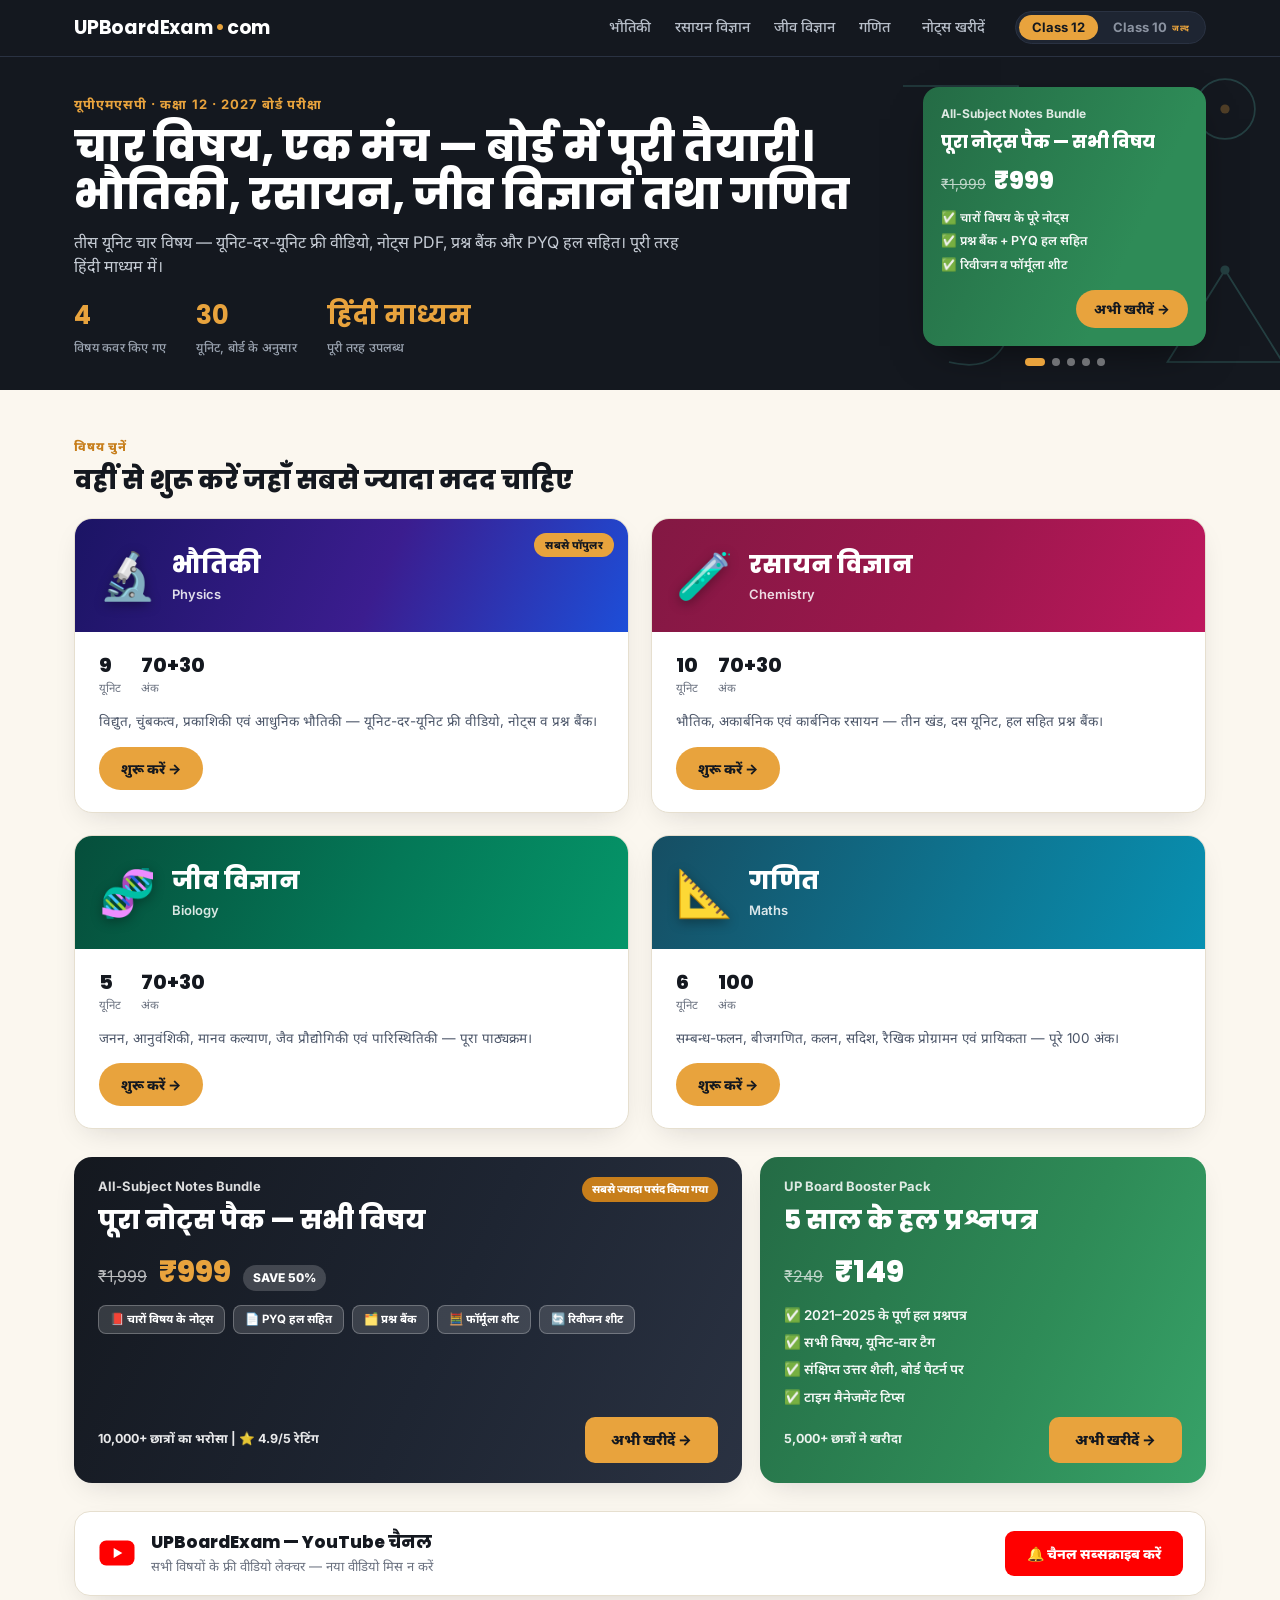
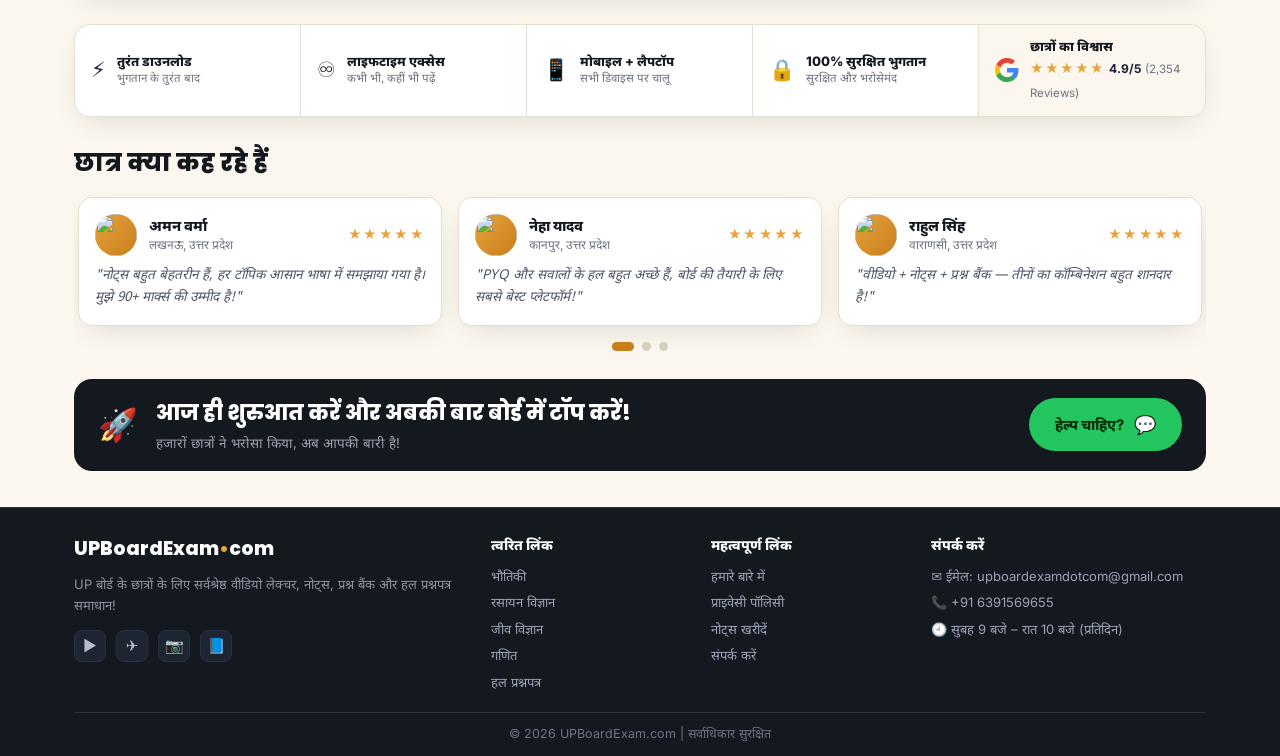
==== commit dbbf8d12: "Add files via upload" ====
--- a/index.html
+++ b/index.html
@@ -3,6 +3,7 @@
 <head>
   <meta charset="UTF-8">
   <meta name="viewport" content="width=device-width, initial-scale=1.0">
+<meta name="google" content="notranslate">
   <title>UPBoardExam.com — यूपी बोर्ड कक्षा 12 भौतिकी, रसायन, जीव विज्ञान व गणित</title>
   <meta name="description" content="यूपी बोर्ड कक्षा 12 भौतिकी, रसायन विज्ञान, जीव विज्ञान और गणित — यूनिट-दर-यूनिट फ्री वीडियो, नोट्स PDF, प्रश्न बैंक और PYQ हल सहित। आधिकारिक यूपीएमएसपी पाठ्यक्रम व वेटेज के अनुसार, हिंदी माध्यम में।">
 
@@ -11,6 +12,27 @@
   <link href="https://fonts.googleapis.com/css2?family=Poppins:wght@600;700;800&family=Inter:wght@400;500;600;700;800&family=Noto+Sans+Devanagari:wght@400;600;700;800&display=swap" rel="stylesheet">
   <link rel="stylesheet" href="assets/style.css">
   <link rel="stylesheet" href="assets/physics.css">
+
+<link rel="canonical" href="https://upboardexam.com/index.html">
+<link rel="icon" href="assets/favicon.ico" sizes="32x32">
+<link rel="icon" type="image/svg+xml" href="assets/favicon.svg">
+<link rel="apple-touch-icon" href="assets/apple-touch-icon.png">
+<meta name="theme-color" content="#14181F">
+<meta property="og:type" content="website">
+<meta property="og:site_name" content="UPBoardExam.com">
+<meta property="og:title" content="UPBoardExam.com — यूपी बोर्ड कक्षा 12 भौतिकी, रसायन, जीव विज्ञान व गणित">
+<meta property="og:description" content="यूपी बोर्ड कक्षा 12 भौतिकी, रसायन विज्ञान, जीव विज्ञान और गणित — यूनिट-दर-यूनिट फ्री वीडियो, नोट्स PDF, प्रश्न बैंक और PYQ हल सहित। आधिकारिक यूपीएमएसपी पाठ्यक्रम व वेटेज के अनुसार, हिंदी माध्यम में।">
+<meta property="og:url" content="https://upboardexam.com/index.html">
+<meta property="og:image" content="https://upboardexam.com/assets/og-image.png">
+<meta property="og:image:width" content="1200">
+<meta property="og:image:height" content="630">
+<meta property="og:locale" content="hi_IN">
+<meta name="twitter:card" content="summary_large_image">
+<meta name="twitter:title" content="UPBoardExam.com — यूपी बोर्ड कक्षा 12 भौतिकी, रसायन, जीव विज्ञान व गणित">
+<meta name="twitter:description" content="यूपी बोर्ड कक्षा 12 भौतिकी, रसायन विज्ञान, जीव विज्ञान और गणित — यूनिट-दर-यूनिट फ्री वीडियो, नोट्स PDF, प्रश्न बैंक और PYQ हल सहित। आधिकारिक यूपीएमएसपी पाठ्यक्रम व वेटेज के अनुसार, हिंदी माध्यम में।">
+<meta name="twitter:image" content="https://upboardexam.com/assets/og-image.png">
+<script type="application/ld+json">{"@context": "https://schema.org", "@type": "EducationalOrganization", "name": "UPBoardExam.com", "url": "https://upboardexam.com/", "logo": "https://upboardexam.com/assets/og-image.png", "description": "यूपी बोर्ड कक्षा 12 के लिए फ्री वीडियो लेक्चर, नोट्स, प्रश्न बैंक और हल प्रश्नपत्र — हिंदी माध्यम में।", "email": "upboardexamdotcom@gmail.com", "sameAs": ["https://www.youtube.com/@UPBoardExam-wow"]}</script>
+<script type="application/ld+json">{"@context": "https://schema.org", "@type": "WebSite", "name": "UPBoardExam.com", "url": "https://upboardexam.com/", "inLanguage": "hi", "publisher": {"@type": "EducationalOrganization", "name": "UPBoardExam.com"}}</script>
 </head>
 <body>
 
@@ -81,7 +103,10 @@
         <a href="maths.html">गणित</a>
       </div>
       <a href="notes.html">नोट्स खरीदें</a>
-      <a href="papers.html">हल प्रश्नपत्र</a>
+      <div class="class-toggle" role="group" aria-label="कक्षा चुनें">
+        <span class="ct-opt on">Class 12</span>
+        <span class="ct-opt soon" title="जल्द आ रहा है">Class 10 <span class="j">जल्द</span></span>
+      </div>
     </nav>
   </div>
 </div>
@@ -89,21 +114,78 @@
 <header class="hero">
   <svg class="circuit-bg" viewBox="0 0 400 400" xmlns="http://www.w3.org/2000/svg" aria-hidden="true" focusable="false">
     <g stroke="#4FA69C" stroke-width="1.5" fill="none" opacity="0.8">
-      <path d="M20 60 H140 V140 H260"/>
-      <path d="M60 320 H200 V40"/>
-      <circle cx="140" cy="60" r="4" fill="#E8A33D" stroke="none"/>
-      <circle cx="260" cy="140" r="4" fill="#E8A33D" stroke="none"/>
-      <circle cx="200" cy="40" r="4" fill="#4FA69C" stroke="none"/>
+      <path d="M20 60 H120 V130 H190"/>
+      <circle cx="300" cy="80" r="26"/>
+      <path d="M60 300 C 140 320, 90 210, 180 250"/>
+      <polygon points="250,300 300,220 350,300"/>
+      <circle cx="120" cy="130" r="4" fill="#E8A33D" stroke="none"/>
+      <circle cx="300" cy="80" r="4" fill="#E8A33D" stroke="none"/>
+      <circle cx="180" cy="250" r="4" fill="#4FA69C" stroke="none"/>
+      <circle cx="300" cy="220" r="4" fill="#4FA69C" stroke="none"/>
     </g>
   </svg>
-  <div class="wrap">
-    <p class="hero-eyebrow">यूपीएमएसपी · कक्षा 12 · 2027 बोर्ड परीक्षा</p>
-    <h1>चार विषय, एक मंच — बोर्ड में पूरी तैयारी।</h1>
-    <p class="lead">भौतिकी, रसायन विज्ञान, जीव विज्ञान तथा गणित — यूनिट-दर-यूनिट फ्री वीडियो, नोट्स PDF, प्रश्न बैंक और PYQ हल सहित। पूरी तरह हिंदी माध्यम में।</p>
-    <div class="hero-stats">
-      <div><span class="num">4</span><span class="label">विषय कवर किए गए</span></div>
-      <div><span class="num">30</span><span class="label">यूनिट, बोर्ड के अनुसार</span></div>
-      <div><span class="num">हिंदी माध्यम</span><span class="label">पूरी तरह उपलब्ध</span></div>
+  <div class="wrap hero-2col">
+    <div class="hero-left">
+      <p class="hero-eyebrow">यूपीएमएसपी · कक्षा 12 · 2027 बोर्ड परीक्षा</p>
+      <h1>चार विषय, एक मंच — बोर्ड में पूरी तैयारी। भौतिकी, रसायन, जीव विज्ञान तथा गणित</h1>
+      <p class="lead">तीस यूनिट चार विषय — यूनिट-दर-यूनिट फ्री वीडियो, नोट्स PDF, प्रश्न बैंक और PYQ हल सहित। पूरी तरह हिंदी माध्यम में।</p>
+      <div class="hero-stats">
+        <div><span class="num">4</span><span class="label">विषय कवर किए गए</span></div>
+        <div><span class="num">30</span><span class="label">यूनिट, बोर्ड के अनुसार</span></div>
+        <div><span class="num">हिंदी माध्यम</span><span class="label">पूरी तरह उपलब्ध</span></div>
+      </div>
+    </div>
+    <div class="hero-promo">
+      <div class="hp-viewport"><div class="hp-track" id="hpTrack">
+        <div class="hp-slide">
+          <a class="hp-card hp-booster" href="notes.html">
+            <p class="hp-kick">All-Subject Notes Bundle</p>
+            <h3>पूरा नोट्स पैक — सभी विषय</h3>
+            <div class="hp-price"><s>₹1,999</s><span>₹999</span></div>
+            <ul>
+              <li>✅ चारों विषय के पूरे नोट्स</li>
+              <li>✅ प्रश्न बैंक + PYQ हल सहित</li>
+              <li>✅ रिवीजन व फॉर्मूला शीट</li>
+            </ul>
+            <span class="hp-btn">अभी खरीदें →</span>
+          </a>
+        </div>
+        <div class="hp-slide">
+          <a class="hp-card hp-subj physics" href="physics.html">
+            <div class="hp-top"><span class="ic">🔬</span><div><p class="nm">भौतिकी</p><p class="en">Physics</p></div></div>
+            <p class="hp-desc">9 यूनिट · विद्युत, चुंबकत्व, प्रकाशिकी व आधुनिक भौतिकी।</p>
+            <span class="hp-btn">शुरू करें →</span>
+          </a>
+        </div>
+        <div class="hp-slide">
+          <a class="hp-card hp-subj chem" href="chemistry.html">
+            <div class="hp-top"><span class="ic">🧪</span><div><p class="nm">रसायन विज्ञान</p><p class="en">Chemistry</p></div></div>
+            <p class="hp-desc">10 यूनिट · भौतिक, अकार्बनिक व कार्बनिक रसायन।</p>
+            <span class="hp-btn">शुरू करें →</span>
+          </a>
+        </div>
+        <div class="hp-slide">
+          <a class="hp-card hp-subj bio" href="biology.html">
+            <div class="hp-top"><span class="ic">🧬</span><div><p class="nm">जीव विज्ञान</p><p class="en">Biology</p></div></div>
+            <p class="hp-desc">5 यूनिट · जनन, आनुवंशिकी, जैव प्रौद्योगिकी व पारिस्थितिकी।</p>
+            <span class="hp-btn">शुरू करें →</span>
+          </a>
+        </div>
+        <div class="hp-slide">
+          <a class="hp-card hp-subj maths" href="maths.html">
+            <div class="hp-top"><span class="ic">📐</span><div><p class="nm">गणित</p><p class="en">Maths</p></div></div>
+            <p class="hp-desc">6 यूनिट · कलन, बीजगणित, सदिश व प्रायिकता।</p>
+            <span class="hp-btn">शुरू करें →</span>
+          </a>
+        </div>
+      </div></div>
+      <div class="hp-dots" id="hpDots">
+        <button class="on" type="button" aria-label="स्लाइड 1"></button>
+        <button type="button" aria-label="स्लाइड 2"></button>
+        <button type="button" aria-label="स्लाइड 3"></button>
+        <button type="button" aria-label="स्लाइड 4"></button>
+        <button type="button" aria-label="स्लाइड 5"></button>
+      </div>
     </div>
   </div>
 </header>
@@ -261,7 +343,6 @@
   <section class="p2-reviews">
     <div class="rhead">
       <h2>छात्र क्या कह रहे हैं</h2>
-      <a class="all" href="#">सभी समीक्षाएं देखें →</a>
     </div>
     <div class="p2-carousel">
       <div class="p2-track" id="rvTrack">
@@ -426,6 +507,20 @@
   dots.forEach(function (d, k) { d.addEventListener('click', function () { i = k; go(); }); });
   setInterval(function () { if (paused) return; i = (i + 1) % pages; go(); }, 4000);
 })();
+
+// Hero promo carousel: rotate bundle + subjects
+(function () {
+  var t = document.getElementById('hpTrack'); if (!t) return;
+  var dots = document.querySelectorAll('#hpDots button');
+  var n = t.children.length, i = 0, paused = false;
+  var box = t.closest('.hero-promo');
+  box.addEventListener('mouseenter', function () { paused = true; });
+  box.addEventListener('mouseleave', function () { paused = false; });
+  function go() { t.style.transform = 'translateX(-' + (i * 100) + '%)'; dots.forEach(function (d, k) { d.classList.toggle('on', k === i); }); }
+  dots.forEach(function (d, k) { d.addEventListener('click', function () { i = k; go(); }); });
+  setInterval(function () { if (paused) return; i = (i + 1) % n; go(); }, 4500);
+})();
+
 </script>
 
 </body>
--- a/assets/style.css
+++ b/assets/style.css
@@ -493,11 +493,20 @@
 
 @media (max-width: 640px) {
   .wrap { padding: 0 18px; }
-  .topbar .wrap { flex-direction: column; align-items: flex-start; }
-  .nav-links { width: 100%; justify-content: space-between; gap: 14px; }
-  .subject-links { gap: 14px; }
+  /* topbar: brand + Class toggle share the top row; nav items on one scrollable row below */
+  .topbar .wrap { flex-direction: column; align-items: flex-start; position: relative; }
+  .topbar .brand { font-size: 16px; padding-right: 150px; }
+  .topbar .class-toggle { position: absolute; top: 12px; right: 14px; padding: 2px; }
+  .topbar .class-toggle .ct-opt { padding: 4px 8px; font-size: 11px; }
+  .topbar .class-toggle .ct-opt.soon .j { font-size: 8px; margin-left: 3px; }
+  .nav-links { width: 100%; justify-content: flex-start; gap: 16px; flex-wrap: nowrap; overflow-x: auto; scrollbar-width: none; }
+  .nav-links::-webkit-scrollbar { display: none; }
+  .subject-links { gap: 16px; flex-wrap: nowrap; }
+  .subject-links a, .nav-links > a { white-space: nowrap; }
   .hero { padding: 36px 0 30px; }
-  .hero-stats { gap: 24px; }
+  .hero-stats { gap: 12px; flex-wrap: nowrap; }
+  .hero-stats .num { font-size: 17px; white-space: nowrap; }
+  .hero-stats .label { font-size: 10.5px; }
   .section-head { flex-direction: column; align-items: flex-start; }
   .unit-grid { grid-template-columns: 1fr; }
   .bundle-banner { flex-direction: column; align-items: flex-start; }
@@ -512,3 +521,11 @@
   }
   .unit-card:hover { transform: none; }
 }
+
+
+/* ---------- Class 12 / Class 10 toggle (topbar) ---------- */
+.class-toggle { display: inline-flex; align-items: center; background: #1E2532; border: 1px solid #2A3242; border-radius: 999px; padding: 3px; gap: 2px; }
+.class-toggle .ct-opt { font-size: 13px; font-weight: 700; padding: 6px 13px; border-radius: 999px; color: #B7BEC9; white-space: nowrap; line-height: 1; display: inline-flex; align-items: center; }
+.class-toggle .ct-opt.on { background: var(--amber, #E8A33D); color: var(--navy, #14181F); }
+.class-toggle .ct-opt.soon { color: #8B93A1; cursor: not-allowed; }
+.class-toggle .ct-opt.soon .j { font-size: 8.5px; font-weight: 800; color: var(--amber, #E8A33D); margin-left: 5px; letter-spacing: .02em; }
--- a/assets/physics.css
+++ b/assets/physics.css
@@ -78,6 +78,88 @@
 .watch-btn:active { transform: scale(.97); }
 .pthumb iframe { position: absolute; inset: 0; width: 100%; height: 100%; border: 0; z-index: 5; }
 
+/* centered YouTube play logo on video thumbnails */
+.pthumb .yt-center {
+  position: absolute; z-index: 4; left: 50%; top: 50%; transform: translate(-50%, -50%);
+  width: 62px; height: 44px; padding: 0; border: 0; background: transparent; cursor: pointer;
+}
+.pthumb .yt-center svg { width: 100%; height: 100%; filter: drop-shadow(0 4px 10px rgba(0,0,0,.55)); transition: transform .15s ease; }
+.pthumb .yt-center:hover svg { transform: scale(1.09); }
+
+/* video lightbox modal */
+.p2-modal {
+  position: fixed; inset: 0; z-index: 999;
+  display: none; align-items: center; justify-content: center;
+  background: rgba(8, 10, 20, .85); padding: 20px;
+}
+.p2-modal.open { display: flex; }
+.p2-modal .box { position: relative; width: min(880px, 100%); }
+.p2-modal .frame {
+  position: relative; width: 100%; aspect-ratio: 16 / 9;
+  background: #000; border-radius: 12px; overflow: hidden;
+  box-shadow: 0 24px 70px rgba(0,0,0,.6);
+}
+.p2-modal .frame iframe { position: absolute; inset: 0; width: 100%; height: 100%; border: 0; }
+.p2-modal .mclose {
+  position: absolute; top: -46px; right: 0;
+  width: 38px; height: 38px; border: 0; border-radius: 50%;
+  background: #fff; color: #14181F; font-size: 22px; font-weight: 800; line-height: 1;
+  cursor: pointer;
+}
+.p2-modal .mclose:hover { background: var(--amber, #E8A33D); }
+@media (max-width: 640px) { .p2-modal .mclose { top: -42px; } }
+
+/* per-unit artwork gradients (shown when there is no thumbnail image) */
+.pthumb.t1 { background: radial-gradient(120% 150% at 80% 20%, #3B1D8F 0%, #1B1464 45%, #0B0B2B 100%); }
+.pthumb.t2 { background: radial-gradient(120% 150% at 78% 25%, #1D4ED8 0%, #172554 50%, #090E22 100%); }
+.pthumb.t3 { background: radial-gradient(120% 150% at 80% 22%, #6D28D9 0%, #312E81 48%, #0D0A28 100%); }
+.pthumb.t4 { background: radial-gradient(120% 150% at 80% 22%, #B45309 0%, #7C2D12 48%, #1C0A05 100%); }
+.pthumb.t5 { background: radial-gradient(120% 150% at 80% 22%, #0E7490 0%, #164E63 48%, #04121B 100%); }
+.pthumb.t6 { background: radial-gradient(120% 150% at 80% 22%, #1E40AF 0%, #1E3A8A 48%, #060B1E 100%); }
+.pthumb.t7 { background: radial-gradient(120% 150% at 80% 22%, #7C3AED 0%, #4C1D95 48%, #100826 100%); }
+.pthumb.t8 { background: radial-gradient(120% 150% at 80% 22%, #047857 0%, #064E3B 48%, #03130E 100%); }
+.pthumb.t9 { background: radial-gradient(120% 150% at 80% 22%, #0891B2 0%, #155E75 48%, #041318 100%); }
+.pthumb.t10 { background: radial-gradient(120% 150% at 80% 22%, #9D174D 0%, #831843 48%, #2A0716 100%); }
+
+/* placeholder thumbnail (subject has no video yet): show title + art, "video soon" chip */
+.pthumb.novid { justify-content: center; align-items: center; text-align: center; padding: 16px; }
+.pthumb.novid .art {
+  position: absolute; right: auto; left: 50%; top: 26%; transform: translate(-50%, -50%);
+  font-size: 76px; opacity: .3;
+}
+.pthumb.novid h3 {
+  position: static; width: auto; height: auto; margin: 26px 0 0; clip: auto; overflow: visible; white-space: normal;
+  color: #fff; font-family: var(--font-display); font-size: 19px; font-weight: 800; line-height: 1.25;
+  z-index: 1; text-shadow: 0 2px 10px rgba(0,0,0,.5); max-width: 100%;
+}
+.pthumb.novid .en {
+  position: static; width: auto; height: auto; margin: 2px 0 10px; clip: auto; overflow: visible; white-space: normal;
+  color: #D8DEED; font-size: 13px; font-weight: 600; z-index: 1;
+}
+.pthumb.novid .soon {
+  z-index: 1;
+  display: inline-flex; align-items: center; gap: 6px;
+  background: rgba(255,255,255,.14); border: 1px solid rgba(255,255,255,.3);
+  color: #fff; font-size: 11.5px; font-weight: 800; padding: 6px 14px; border-radius: 999px;
+}
+
+/* channel subscribe banner (subjects without a playlist embed) */
+.p2-channel {
+  display: flex; align-items: center; justify-content: space-between; gap: 18px; flex-wrap: wrap;
+  background: #FFFFFF; border: 1px solid var(--line, #E6DFCF); border-radius: 16px;
+  padding: 18px 22px; margin-bottom: 28px;
+  box-shadow: var(--shadow, 0 10px 30px -12px rgba(20, 24, 31, 0.18));
+}
+.p2-channel .left { display: flex; align-items: center; gap: 14px; }
+.p2-channel .yt-logo { width: 40px; height: 40px; flex: none; }
+.p2-channel .t { color: var(--navy, #14181F); font-family: var(--font-display); font-size: 17px; font-weight: 800; margin: 0; }
+.p2-channel .s { color: var(--muted, #6B7280); font-size: 13px; margin: 2px 0 0; }
+.p2-channel .yt-sub {
+  background: #FF0000; color: #fff; font-size: 14px; font-weight: 800;
+  border-radius: 9px; padding: 12px 22px; white-space: nowrap; transition: filter .15s ease;
+}
+.p2-channel .yt-sub:hover { filter: brightness(.9); }
+
 /* --- trust row --- */
 .p2-trust-row {
   display: flex;
@@ -116,7 +198,7 @@
 .p2-sample.chap { order: -1; justify-content: center; align-items: flex-start; text-align: left; gap: 3px; cursor: default; padding-left: 10px; }
 .p2-sample.chap:hover { filter: none; }
 .p2-sample.chap span {
-  color: var(--teal-deep, #2F6690); font-weight: 700; font-size: 10.5px; line-height: 1.35;
+  color: var(--teal-deep, #2F6690); font-weight: 700; font-size: 9px; line-height: 1.3;
   padding-left: 11px; position: relative;
 }
 .p2-sample.chap span::before {
@@ -138,7 +220,7 @@
   color: #fff; font-family: var(--font-display); font-size: 15.5px; font-weight: 800;
   padding: 8px 12px;
 }
-.p2-price .main .amt { color: var(--amber, #E8A33D); }
+.p2-price .main .amt { color: var(--amber, #E8A33D); font-size: 23px; font-weight: 800; vertical-align: -1px; }
 .p2-price .main s { color: #9AA3B0; font-weight: 600; font-size: 13px; margin-left: 6px; }
 .p2-price .sub {
   display: block;
@@ -167,9 +249,25 @@
 .p2-proof .buyers { color: var(--green, #2E8B57); }
 .p2-proof .rating { color: var(--amber-deep, #C77E1B); white-space: nowrap; }
 
+/* offer starburst seal on the bundle CTA (top-right corner) */
+.p2-cta-wrap { margin-top: auto; position: relative; }
+.p2-limited {
+  position: absolute; top: -11px; right: -5px; z-index: 3;
+  width: 44px; height: 44px;
+  display: flex; align-items: center; justify-content: center; text-align: center;
+  background: linear-gradient(135deg, #EF4444, #DC2626);
+  color: #fff; font-size: 7.5px; font-weight: 800; letter-spacing: 0; line-height: 1.1;
+  transform: rotate(-14deg);
+  clip-path: polygon(50.0% 0.0%, 40.4% 14.3%, 25.0% 6.7%, 23.8% 23.8%, 6.7% 25.0%, 14.3% 40.4%, 0.0% 50.0%, 14.3% 59.6%, 6.7% 75.0%, 23.8% 76.2%, 25.0% 93.3%, 40.4% 85.7%, 50.0% 100.0%, 59.6% 85.7%, 75.0% 93.3%, 76.2% 76.2%, 93.3% 75.0%, 85.7% 59.6%, 100.0% 50.0%, 85.7% 40.4%, 93.3% 25.0%, 76.2% 23.8%, 75.0% 6.7%, 59.6% 14.3%);
+  animation: p2pulse 1.6s ease-in-out infinite;
+}
+@keyframes p2pulse {
+  0%, 100% { filter: drop-shadow(0 0 3px rgba(220,38,38,.5)); }
+  50% { filter: drop-shadow(0 0 10px rgba(220,38,38,.95)); }
+}
+
 /* bottom bundle CTA — brand amber (same family as .buy-btn) */
 .p2-card-cta {
-  margin-top: auto;
   display: flex; align-items: center; justify-content: center; gap: 8px;
   background: var(--amber, #E8A33D);
   color: var(--navy, #14181F); font-size: 12.5px; font-weight: 800;
@@ -179,6 +277,7 @@
 }
 .p2-card-cta:hover { filter: brightness(1.06); }
 .p2-card-cta .arr { font-size: 15px; }
+.p2-card-cta .ctabig { font-size: 18px; font-weight: 800; vertical-align: -1px; }
 
 /* ============================================================
    SIDEBAR — "यूनिट क्यों खरीदें?" (sits inside the unit grid)
@@ -378,6 +477,49 @@
 .p2-review .pl { color: var(--muted, #6B7280); font-size: 12px; }
 .p2-review .stars { color: var(--amber, #E8A33D); font-size: 13px; letter-spacing: 1.5px; margin-left: auto; }
 .p2-review p { color: #4B5568; font-size: 13.5px; line-height: 1.65; margin: 0; font-style: italic; }
+
+/* ============================================================
+   HOMEPAGE — big subject cards
+   ============================================================ */
+.home-grid { display: grid; grid-template-columns: repeat(2, 1fr); gap: 22px; margin-bottom: 28px; }
+.home-subj {
+  position: relative; overflow: hidden;
+  display: flex; flex-direction: column;
+  background: #FFFFFF; border: 1px solid var(--line, #E6DFCF); border-radius: 18px;
+  box-shadow: var(--shadow, 0 10px 30px -12px rgba(20, 24, 31, 0.18));
+  transition: transform .18s ease, box-shadow .18s ease;
+}
+.home-subj:hover { transform: translateY(-4px); box-shadow: 0 20px 44px -16px rgba(20, 24, 31, 0.3); }
+.home-subj .top {
+  position: relative; padding: 22px 24px; color: #fff; overflow: hidden;
+  display: flex; align-items: center; gap: 16px;
+}
+.home-subj .top .art { font-size: 46px; flex: none; filter: drop-shadow(0 3px 6px rgba(0,0,0,.35)); }
+.home-subj .top .nm { font-family: var(--font-display); font-size: 24px; font-weight: 800; margin: 0; }
+.home-subj .top .en { font-size: 13px; font-weight: 600; opacity: .85; margin: 2px 0 0; }
+.home-subj .flag {
+  position: absolute; top: 14px; right: 14px;
+  background: var(--amber, #E8A33D); color: var(--navy, #14181F);
+  font-size: 11px; font-weight: 800; padding: 4px 11px; border-radius: 999px;
+  text-transform: uppercase; letter-spacing: .03em;
+}
+.home-subj .body { padding: 18px 24px 22px; display: flex; flex-direction: column; gap: 14px; flex: 1; }
+.home-subj .stats { display: flex; gap: 20px; }
+.home-subj .stats .k { font-family: var(--font-display); font-size: 20px; font-weight: 800; color: var(--navy, #14181F); }
+.home-subj .stats .l { font-size: 11.5px; color: var(--muted, #6B7280); }
+.home-subj .desc { font-size: 13.5px; color: #4B5568; line-height: 1.6; margin: 0; flex: 1; }
+.home-subj .go {
+  align-self: flex-start;
+  background: var(--amber, #E8A33D); color: var(--navy, #14181F);
+  font-size: 14px; font-weight: 800; padding: 11px 22px; border-radius: 999px;
+  transition: filter .15s ease;
+}
+.home-subj .go:hover { filter: brightness(1.06); }
+.home-subj .top.physics { background: linear-gradient(115deg, #1B1464 0%, #3B1D8F 55%, #1D4ED8 100%); }
+.home-subj .top.chem { background: linear-gradient(115deg, #831843 0%, #9D174D 55%, #BE185D 100%); }
+.home-subj .top.bio { background: linear-gradient(115deg, #064E3B 0%, #047857 55%, #059669 100%); }
+.home-subj .top.maths { background: linear-gradient(115deg, #164E63 0%, #0E7490 55%, #0891B2 100%); }
+@media (max-width: 720px) { .home-grid { grid-template-columns: 1fr; } }
 
 /* ============================================================
    OTHER SUBJECTS
@@ -508,7 +650,58 @@
 .p2-copy { margin-top: 20px; padding: 12px 0; }
 
 @media (prefers-reduced-motion: reduce) {
-  .pcard, .p2-price, .watch-btn, .p2-card-cta, .p2-sample, .sub-card { transition: none; }
+  .pcard, .p2-price, .watch-btn, .p2-card-cta, .p2-sample, .sub-card, .yt-center svg { transition: none; }
   .pcard:hover, .sub-card:hover { transform: none; }
   .p2-track { transition: none; }
-}
+  .p2-limited { animation: none; transform: rotate(-14deg); }
+}
+
+
+/* hero promo carousel */
+.hero .hero-2col { display: flex; gap: 32px; align-items: center; flex-wrap: wrap; }
+.hero-left { flex: 1 1 430px; min-width: 70%; }
+.hero-promo { flex: 0 0 200px; max-width: 25%; margin-left: auto; }
+.hp-viewport { overflow: hidden; border-radius: 16px; box-shadow: 0 16px 40px -16px rgba(0,0,0,.6); }
+.hp-track { display: flex; align-items: stretch; transition: transform .6s ease; }
+.hp-slide { flex: 0 0 100%; display: flex; }
+.hp-card {
+  flex: 1;
+  display: flex; flex-direction: column; gap: 9px; min-height: 214px;
+  padding: 18px; color: #fff;
+}
+.hp-kick { font-size: 12px; font-weight: 700; opacity: .85; margin: 0; }
+.hp-card h3 { font-family: var(--font-display); font-size: 17px; font-weight: 800; margin: 0; color: #fff; line-height: 1.25; }
+.hp-price { display: flex; align-items: baseline; gap: 8px; }
+.hp-price s { opacity: .7; font-size: 14px; }
+.hp-price span { font-family: var(--font-display); font-size: 25px; font-weight: 800; }
+.hp-card ul { list-style: none; margin: 0; padding: 0; display: flex; flex-direction: column; gap: 5px; }
+.hp-card li { font-size: 12.5px; font-weight: 600; opacity: .95; }
+.hp-desc { font-size: 13px; line-height: 1.55; opacity: .95; margin: 0; }
+
+.hp-btn {
+  align-self: flex-end; margin-top: 6px;
+  background: var(--amber, #E8A33D); color: var(--navy, #14181F);
+  font-size: 13.5px; font-weight: 800; padding: 9px 18px; border-radius: 999px;
+  transition: filter .15s ease;
+  margin-left: auto;
+}
+
+.hp-card:hover .hp-btn { filter: brightness(1.06); }
+.hp-booster { background: linear-gradient(115deg, #246B45 0%, var(--green, #2E8B57) 70%); }
+.hp-subj .hp-top { display: flex; align-items: center; gap: 12px; }
+.hp-subj .hp-top .ic { font-size: 28px; flex: none; }
+.hp-subj .nm { font-family: var(--font-display); font-size: 17px; font-weight: 800; margin: 0; color: #fff; line-height: 1.2; }
+.hp-subj .en { font-size: 12px; opacity: .8; margin: 2px 0 0; }
+.hp-subj.physics { background: linear-gradient(115deg, #1B1464, #3B1D8F 55%, #1D4ED8); }
+.hp-subj.chem { background: linear-gradient(115deg, #831843, #9D174D 55%, #BE185D); }
+.hp-subj.bio { background: linear-gradient(115deg, #064E3B, #047857 55%, #059669); }
+.hp-subj.maths { background: linear-gradient(115deg, #164E63, #0E7490 55%, #0891B2); }
+.hp-dots { display: flex; justify-content: center; gap: 7px; margin-top: 12px; }
+.hp-dots button { width: 8px; height: 8px; padding: 0; border: 0; border-radius: 50%; background: rgba(255,255,255,.4); cursor: pointer; transition: background .15s ease, width .15s ease; }
+.hp-dots button.on { width: 20px; border-radius: 999px; background: var(--amber, #E8A33D); }
+@media (max-width: 820px) {
+  .hero .hero-2col { gap: 22px; }
+  .hero-left { flex: 1 1 100%; min-width: 100%; }
+  .hero-promo { flex: 1 1 100%; max-width: 100%; margin-left: 0; }
+  .hp-card { min-height: 0; }
+}
